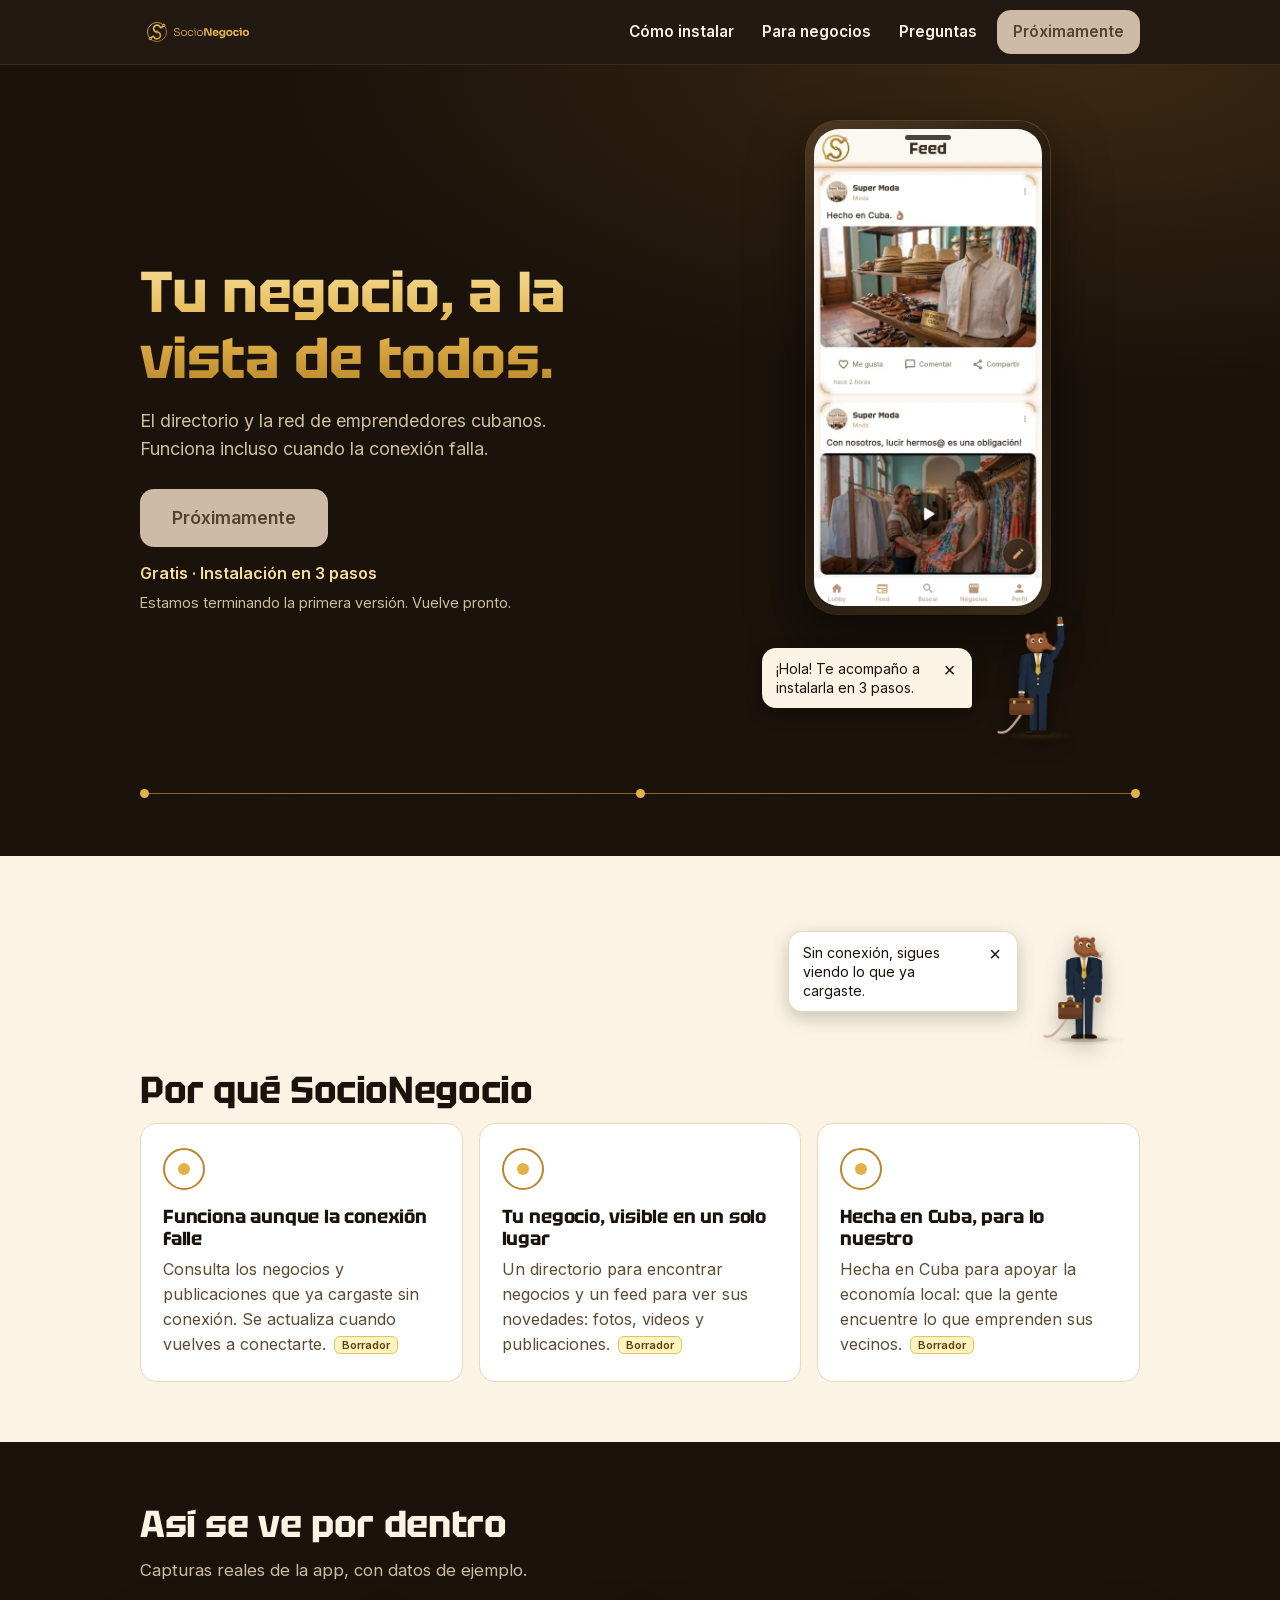
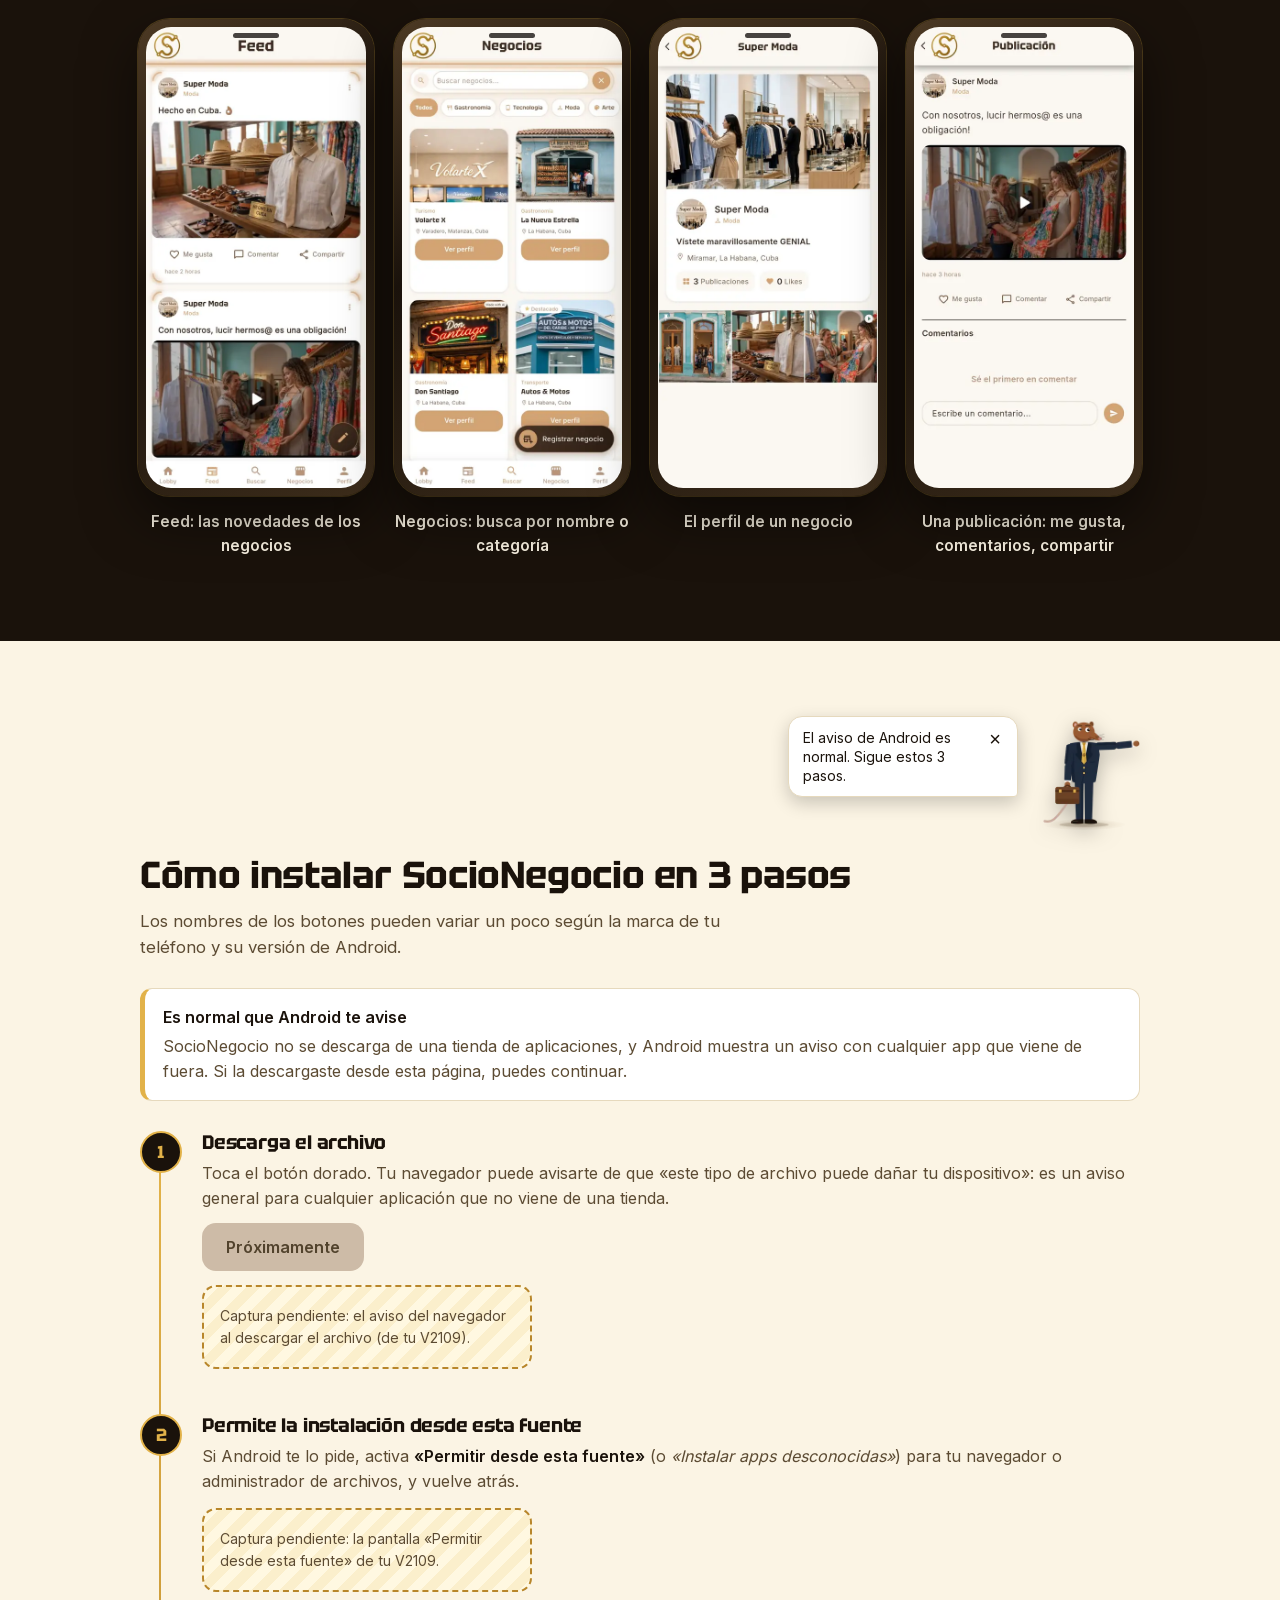
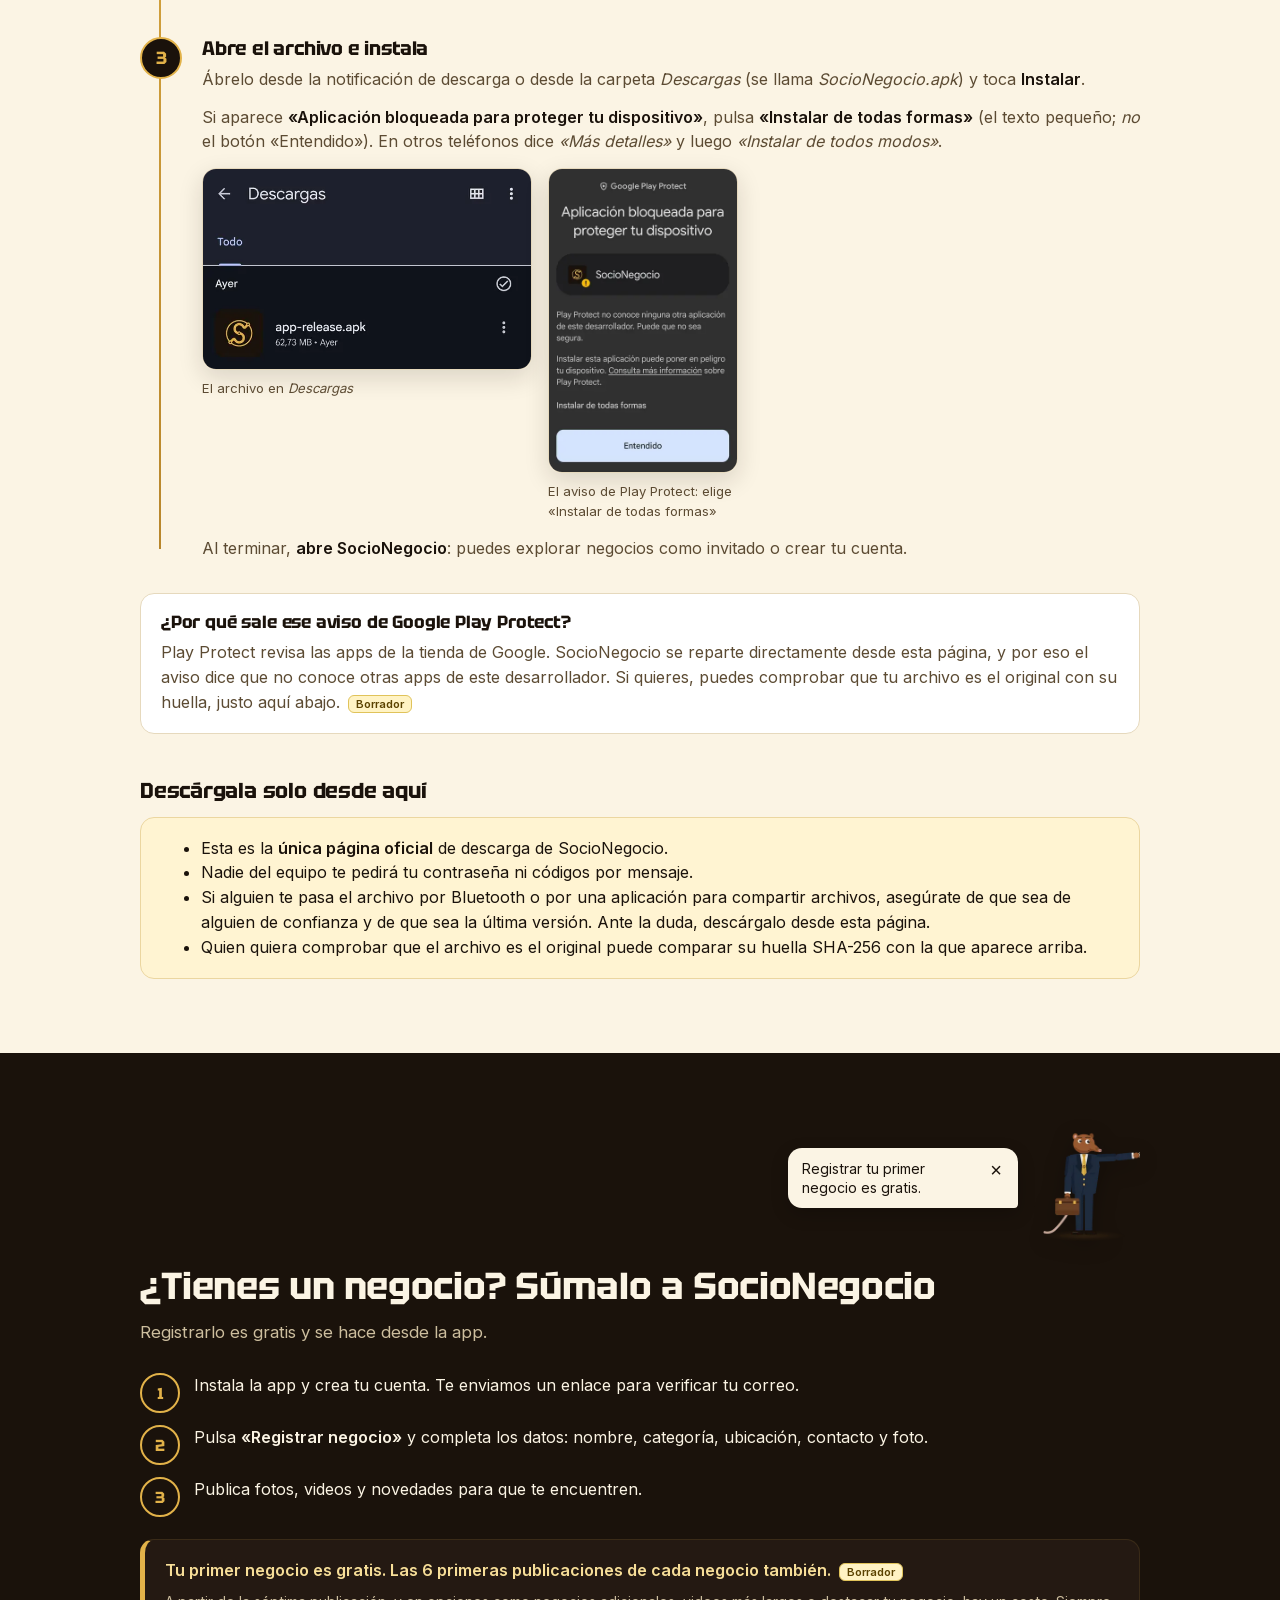
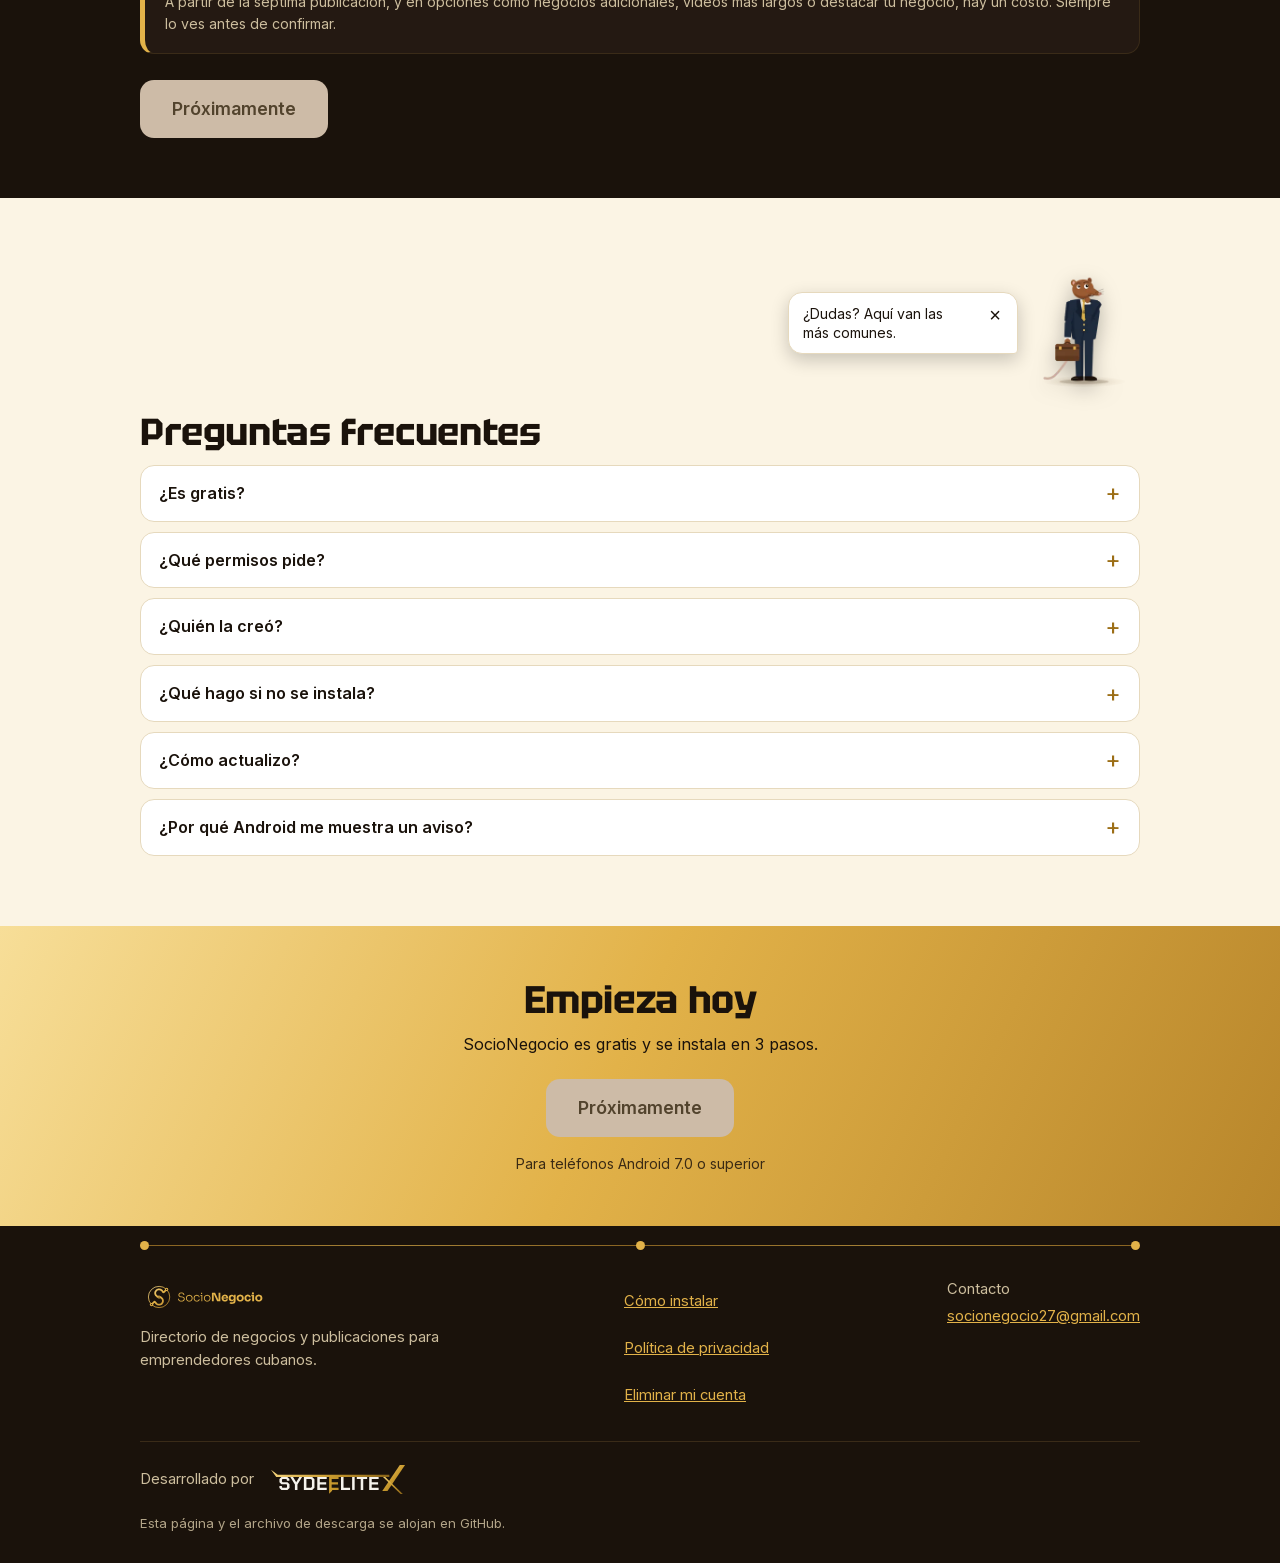
==== nueva/index.html @ a41bc9be "Add files via upload" ====
<!DOCTYPE html>
<html lang="es">
<head>
<meta charset="utf-8">
<meta name="viewport" content="width=device-width, initial-scale=1">
<title>SocioNegocio · Tu negocio, a la vista de todos</title>
<meta name="description" content="El directorio y la red de emprendedores cubanos. Descarga gratis la app para Android: funciona incluso cuando la conexión falla.">
<meta name="theme-color" content="#1A120B">
<link rel="canonical" href="https://sydelaptop.github.io/socionegocio-legal/">
<meta property="og:type" content="website">
<meta property="og:site_name" content="SocioNegocio">
<meta property="og:locale" content="es_LA">
<meta property="og:url" content="https://sydelaptop.github.io/socionegocio-legal/">
<meta property="og:title" content="SocioNegocio · Tu negocio, a la vista de todos">
<meta property="og:description" content="El directorio y la red de emprendedores cubanos. Descarga gratis la app para Android: funciona incluso cuando la conexión falla.">
<meta property="og:image" content="https://sydelaptop.github.io/socionegocio-legal/img/og.jpg">
<meta property="og:image:type" content="image/jpeg">
<meta property="og:image:width" content="1200">
<meta property="og:image:height" content="630">
<meta property="og:image:alt" content="SocioNegocio: Tu negocio, a la vista de todos. Directorio de emprendedores cubanos.">
<meta name="twitter:card" content="summary_large_image">
<meta name="twitter:title" content="SocioNegocio · Tu negocio, a la vista de todos">
<meta name="twitter:description" content="El directorio y la red de emprendedores cubanos. Descarga gratis la app para Android: funciona incluso cuando la conexión falla.">
<meta name="twitter:image" content="https://sydelaptop.github.io/socionegocio-legal/img/og.jpg">
<link rel="icon" href="favicon.ico" sizes="48x48">
<link rel="icon" href="favicon.svg" type="image/svg+xml">
<link rel="apple-touch-icon" href="apple-touch-icon.png">
<link rel="preload" href="fuentes/tektur-700.woff2" as="font" type="font/woff2" crossorigin>
<link rel="preload" href="fuentes/inter-400.woff2" as="font" type="font/woff2" crossorigin>
<script>document.documentElement.className+=' js'</script>
<link rel="stylesheet" href="estilo.css">
</head>
<body class="revision">
<a class="salto" href="#contenido">Saltar al contenido</a>
<header class="cab">
  <div class="cab__in">
    <a class="cab__logo" href="#inicio" aria-label="SocioNegocio, inicio"><img src="img/logo-horizontal-oscuro.svg" width="115" height="34" alt="SocioNegocio"></a>
    <nav class="cab__nav" aria-label="Principal">
      <a href="#instalar">Cómo instalar</a>
      <a href="#negocios">Para negocios</a>
      <a href="#preguntas">Preguntas</a>
    </nav>
    <a class="btn btn--sm js-descargar" href="https://github.com/SydeLaptop/socionegocio-legal/releases/latest/download/SocioNegocio.apk" data-texto="Descargar">Descargar</a>
  </div>
</header>
<main id="contenido">

<!-- ==================== 1. PORTADA ==================== -->
<section class="hero" id="inicio">
  <div class="hero__in">
    <div class="hero__txt">
      <h1>Tu negocio, a la vista de todos.</h1>
      <p class="hero__sub">El directorio y la red de emprendedores cubanos. Funciona incluso cuando la conexión falla.</p>
      <a id="descargar" class="btn btn--grande js-descargar" href="https://github.com/SydeLaptop/socionegocio-legal/releases/latest/download/SocioNegocio.apk" data-texto="Descargar para Android">Descargar para Android</a>
      <p class="confianza">Gratis · Instalación en 3 pasos</p>
      <p id="datos-version" class="datos-version">Para teléfonos Android 7.0 o superior</p>
    </div>
    <div class="hero__vis">
      <div class="tel"><div class="tel__pantalla"><img src="img/cap-feed.webp" width="480" height="1006" alt="Pantalla Feed de SocioNegocio: publicaciones de negocios con fotos, me gusta, comentar y compartir" fetchpriority="high" decoding="async"></div></div>
      <div class="guia guia--hero">
        <div class="pepito__burbuja" role="note">¡Hola! Te acompaño a instalarla en 3 pasos.<button class="pepito__x" type="button" aria-label="Cerrar mensaje de Pepito">×</button></div>
        <img src="img/pepito-saludar.webp" data-anim="img/pepito-saludar-anim.webp" width="240" height="279" alt="Pepito, tu guía" decoding="async">
      </div>
    </div>
  </div>
  <div class="ruta" aria-hidden="true" style="margin-top:30px"><i></i><b></b><i></i><b></b><i></i></div>
</section>

<!-- ==================== 2. POR QUÉ SOCIONEGOCIO ==================== -->
<section class="seccion" id="por-que">
  <div class="in">
    <div class="guia reveal">
        <div class="pepito__burbuja" role="note">Sin conexión, sigues viendo lo que ya cargaste.<button class="pepito__x" type="button" aria-label="Cerrar mensaje de Pepito">×</button></div>
        <img src="img/pepito-sin-conexion.webp" data-anim="img/pepito-sin-conexion-anim.webp" width="240" height="279" alt="Pepito, tu guía" loading="lazy" decoding="async">
      </div>
    <h2 class="reveal">Por qué SocioNegocio</h2>
    <ul class="cards">
      <!-- ÍCONO PENDIENTE: línea dorada "conexión que falla" (por ahora, el nodo del logo) -->
      <li class="card reveal">
        <div class="nodo" aria-hidden="true"></div>
        <h3>Funciona aunque la conexión falle</h3>
        <p>Consulta los negocios y publicaciones que ya cargaste sin conexión. Se actualiza cuando vuelves a conectarte.<span class="borrador">Borrador</span></p>
      </li>
      <!-- ÍCONO PENDIENTE: línea dorada "directorio + feed" -->
      <li class="card reveal">
        <div class="nodo" aria-hidden="true"></div>
        <h3>Tu negocio, visible en un solo lugar</h3>
        <p>Un directorio para encontrar negocios y un feed para ver sus novedades: fotos, videos y publicaciones.<span class="borrador">Borrador</span></p>
      </li>
      <!-- ÍCONO PENDIENTE: línea dorada "hecho en Cuba / comunidad" -->
      <li class="card reveal">
        <div class="nodo" aria-hidden="true"></div>
        <h3>Hecha en Cuba, para lo nuestro</h3>
        <p>Hecha en Cuba para apoyar la economía local: que la gente encuentre lo que emprenden sus vecinos.<span class="borrador">Borrador</span></p>
      </li>
    </ul>
  </div>
</section>

<!-- ==================== 3. CAPTURAS REALES ==================== -->
<section class="seccion seccion--cafe" id="capturas">
  <div class="in">
    <h2 class="reveal">Así se ve por dentro</h2>
    <p class="lead reveal">Capturas reales de la app, con datos de ejemplo.</p>
    <div class="galeria" tabindex="0" role="region" aria-label="Capturas de la app, desplázate hacia los lados">
      <figure class="reveal"><div class="tel"><div class="tel__pantalla"><img src="img/cap-feed.webp" width="480" height="1006" alt="Feed: publicaciones de negocios con fotos, me gusta, comentar y compartir" loading="lazy" decoding="async"></div></div><figcaption>Feed: las novedades de los negocios</figcaption></figure>
      <!-- REVISAR: esta captura muestra la etiqueta "Made with AI" de una imagen de ejemplo. Pedir otra de Negocios sin esa etiqueta. -->
      <figure class="reveal"><div class="tel"><div class="tel__pantalla"><img src="img/cap-negocios.webp" width="480" height="1006" alt="Negocios: buscador, categorías y tarjetas de negocios con el botón Ver perfil" loading="lazy" decoding="async"></div></div><figcaption>Negocios: busca por nombre o categoría</figcaption></figure>
      <figure class="reveal"><div class="tel"><div class="tel__pantalla"><img src="img/cap-perfil.webp" width="480" height="1006" alt="Perfil de un negocio: portada, logo, categoría, ubicación y sus publicaciones" loading="lazy" decoding="async"></div></div><figcaption>El perfil de un negocio</figcaption></figure>
      <figure class="reveal"><div class="tel"><div class="tel__pantalla"><img src="img/cap-publicacion.webp" width="480" height="1006" alt="Una publicación con video, con los botones Me gusta, Comentar y Compartir" loading="lazy" decoding="async"></div></div><figcaption>Una publicación: me gusta, comentarios, compartir</figcaption></figure>
    </div>
  </div>
</section>

<!-- ==================== 4. CÓMO INSTALAR EN 3 PASOS ==================== -->
<section class="seccion" id="instalar">
  <div class="in">
    <div class="guia reveal">
        <div class="pepito__burbuja" role="note">El aviso de Android es normal. Sigue estos 3 pasos.<button class="pepito__x" type="button" aria-label="Cerrar mensaje de Pepito">×</button></div>
        <img src="img/pepito-senalar.webp" data-anim="img/pepito-senalar-anim.webp" width="240" height="279" alt="Pepito, tu guía" loading="lazy" decoding="async">
      </div>
    <h2 class="reveal">Cómo instalar SocioNegocio en 3 pasos</h2>
    <p class="lead reveal">Los nombres de los botones pueden variar un poco según la marca de tu teléfono y su versión de Android.</p>
    <div class="aviso reveal">
      <strong>Es normal que Android te avise</strong>
      <p>SocioNegocio no se descarga de una tienda de aplicaciones, y Android muestra un aviso con cualquier app que viene de fuera. Si la descargaste desde esta página, puedes continuar.</p>
    </div>
    <ol class="pasos3 reveal">
      <li class="paso">
        <span class="paso__n" aria-hidden="true">1</span>
        <h3>Descarga el archivo</h3>
        <p>Toca el botón dorado. Tu navegador puede avisarte de que «este tipo de archivo puede dañar tu dispositivo»: es un aviso general para cualquier aplicación que no viene de una tienda.</p>
        <a class="btn js-descargar" href="https://github.com/SydeLaptop/socionegocio-legal/releases/latest/download/SocioNegocio.apk" data-texto="Descargar para Android">Descargar para Android</a>
        <div class="figs"><div class="pendiente" role="img" aria-label="Captura pendiente">Captura pendiente: el aviso del navegador al descargar el archivo (de tu V2109).</div></div>
      </li>
      <li class="paso">
        <span class="paso__n" aria-hidden="true">2</span>
        <h3>Permite la instalación desde esta fuente</h3>
        <p>Si Android te lo pide, activa <strong>«Permitir desde esta fuente»</strong> (o <em>«Instalar apps desconocidas»</em>) para tu navegador o administrador de archivos, y vuelve atrás.</p>
        <div class="figs"><div class="pendiente" role="img" aria-label="Captura pendiente">Captura pendiente: la pantalla «Permitir desde esta fuente» de tu V2109.</div></div>
      </li>
      <li class="paso">
        <span class="paso__n" aria-hidden="true">3</span>
        <h3>Abre el archivo e instala</h3>
        <p>Ábrelo desde la notificación de descarga o desde la carpeta <em>Descargas</em> (se llama <em>SocioNegocio.apk</em>) y toca <strong>Instalar</strong>.</p>
        <p>Si aparece <strong>«Aplicación bloqueada para proteger tu dispositivo»</strong>, pulsa <strong>«Instalar de todas formas»</strong> (el texto pequeño; <em>no</em> el botón «Entendido»). En otros teléfonos dice <em>«Más detalles»</em> y luego <em>«Instalar de todos modos»</em>.</p>
        <div class="figs">
          <!-- REVISAR: la captura muestra "app-release.apk"; al publicar, volver a tomarla con el nombre real SocioNegocio.apk -->
          <figure class="cap"><img src="img/cap-descargas.webp" width="600" height="366" alt="Carpeta Descargas del teléfono con el archivo de instalación de SocioNegocio" loading="lazy" decoding="async"><figcaption>El archivo en <em>Descargas</em></figcaption></figure>
          <figure class="cap cap--v"><img src="img/cap-playprotect.webp" width="420" height="676" alt="Aviso de Google Play Protect: Aplicación bloqueada para proteger tu dispositivo, con la opción Instalar de todas formas" loading="lazy" decoding="async"><figcaption>El aviso de Play Protect: elige «Instalar de todas formas»</figcaption></figure>
        </div>
        <p style="margin-top:14px">Al terminar, <strong>abre SocioNegocio</strong>: puedes explorar negocios como invitado o crear tu cuenta.</p>
      </li>
    </ol>
    <div class="tarjeta reveal">
      <h3 style="font-size:1.1rem;margin-bottom:8px">¿Por qué sale ese aviso de Google Play Protect?</h3>
      <p style="margin:0;color:var(--texto-suave)">Play Protect revisa las apps de la tienda de Google. SocioNegocio se reparte directamente desde esta página, y por eso el aviso dice que no conoce otras apps de este desarrollador. Si quieres, puedes comprobar que tu archivo es el original con su huella, justo aquí abajo.<span class="borrador">Borrador</span></p>
    </div>
    <details id="detalle-version" class="verificar" hidden>
      <summary>Comprobar que el archivo es el original (opcional)</summary>
      <h3 style="font-size:1.05rem;margin:10px 0 4px">Versión <span id="v-numero"></span></h3>
      <p id="v-info" class="nota" style="margin:0 0 6px"></p>
      <ul id="v-notas" class="novedades" hidden></ul>
      <div id="v-huella-bloque" hidden>
        <p class="nota" style="margin:10px 0 0">Huella SHA-256 del archivo (para comprobar que es el original):</p>
        <div id="v-huella" class="huella"></div>
      </div>
    </details>
    <h2 class="reveal" style="font-size:1.35rem;margin-top:44px">Descárgala solo desde aquí</h2>
    <div class="tarjeta dorada reveal">
      <ul>
        <li>Esta es la <strong>única página oficial</strong> de descarga de SocioNegocio.</li>
        <li>Nadie del equipo te pedirá tu contraseña ni códigos por mensaje.</li>
        <li>Si alguien te pasa el archivo por Bluetooth o por una aplicación para compartir archivos, asegúrate de que sea de alguien de confianza y de que sea la última versión. Ante la duda, descárgalo desde esta página.</li>
        <li>Quien quiera comprobar que el archivo es el original puede comparar su huella SHA-256 con la que aparece arriba.</li>
      </ul>
    </div>
  </div>
</section>

<!-- ==================== 5. PARA NEGOCIOS ==================== -->
<section class="seccion seccion--cafe" id="negocios">
  <div class="in">
    <div class="guia reveal">
        <div class="pepito__burbuja" role="note">Registrar tu primer negocio es gratis.<button class="pepito__x" type="button" aria-label="Cerrar mensaje de Pepito">×</button></div>
        <img src="img/pepito-senalar.webp" data-anim="img/pepito-senalar-anim.webp" width="240" height="279" alt="Pepito, tu guía" loading="lazy" decoding="async">
      </div>
    <h2 class="reveal">¿Tienes un negocio? Súmalo a SocioNegocio</h2>
    <p class="lead reveal">Registrarlo es gratis y se hace desde la app.</p>
    <ol class="pasos-neg reveal">
      <li><span>Instala la app y crea tu cuenta. Te enviamos un enlace para verificar tu correo.</span></li>
      <li><span>Pulsa <strong>«Registrar negocio»</strong> y completa los datos: nombre, categoría, ubicación, contacto y foto.</span></li>
      <li><span>Publica fotos, videos y novedades para que te encuentren.</span></li>
    </ol>
    <div class="gratis reveal">
      <p><strong>Tu primer negocio es gratis. Las 6 primeras publicaciones de cada negocio también.</strong><span class="borrador">Borrador</span></p>
      <p class="nota" style="margin:0">A partir de la séptima publicación, y en opciones como negocios adicionales, videos más largos o destacar tu negocio, hay un costo. Siempre lo ves antes de confirmar.</p>
    </div>
    <a class="btn btn--grande js-descargar" href="https://github.com/SydeLaptop/socionegocio-legal/releases/latest/download/SocioNegocio.apk" data-texto="Descargar y registrar mi negocio">Descargar y registrar mi negocio</a>
  </div>
</section>

<!-- ==================== 6. PREGUNTAS FRECUENTES ==================== -->
<section class="seccion" id="preguntas">
  <div class="in faq">
    <div class="guia reveal">
        <div class="pepito__burbuja" role="note">¿Dudas? Aquí van las más comunes.<button class="pepito__x" type="button" aria-label="Cerrar mensaje de Pepito">×</button></div>
        <img src="img/pepito-pensar.webp" data-anim="img/pepito-pensar-anim.webp" width="240" height="279" alt="Pepito, tu guía" loading="lazy" decoding="async">
      </div>
    <h2 class="reveal">Preguntas frecuentes</h2>
    <details class="reveal"><summary>¿Es gratis?</summary><div class="resp"><p>Descargar y usar SocioNegocio es gratis. Registrar tu primer negocio y sus 6 primeras publicaciones también. Algunas opciones para negocios (más publicaciones, videos más largos, negocios adicionales, destacar tu negocio) tienen costo, y lo ves antes de confirmar.<span class="borrador">Borrador</span></p></div></details>
    <!-- BORRADOR A CONFIRMAR: el AndroidManifest declara solo INTERNET; falta confirmar con aapt2 sobre el APK real -->
    <details class="reveal"><summary>¿Qué permisos pide?</summary><div class="resp"><p>Solo acceso a internet. Para elegir fotos y videos usas el selector de tu teléfono.<span class="borrador">Borrador: confirmar con aapt2</span></p></div></details>
    <details class="reveal"><summary>¿Quién la creó?</summary><div class="resp"><p>SocioNegocio la desarrolla <strong>SydeEliteX</strong>, en Cuba. Puedes escribirnos a <a href="mailto:socionegocio27@gmail.com">socionegocio27@gmail.com</a>.</p></div></details>
    <details class="reveal"><summary>¿Qué hago si no se instala?</summary><div class="resp">
      <ol>
        <li>Comprueba que tu teléfono tenga <strong>Android 7.0 o superior</strong> y espacio libre (unos 300 MB).</li>
        <li>Vuelve a descargar el archivo: si pesa mucho menos de lo que indica arriba, la descarga se cortó.</li>
        <li>Si Android te lo pide, permite instalar desde esta fuente (paso 2).</li>
        <li>Si sale el aviso de Play Protect, elige <strong>«Instalar de todas formas»</strong>.</li>
      </ol>
      <p>Si sigue sin funcionar, escríbenos a <a href="mailto:socionegocio27@gmail.com">socionegocio27@gmail.com</a> y cuéntanos qué teléfono tienes y qué ocurrió.<span class="borrador">Borrador</span></p></div></details>
    <details class="reveal"><summary>¿Cómo actualizo?</summary><div class="resp"><p>Cuando haya una versión nueva, descárgala desde esta página y ábrela igual que la primera vez. Se instala <strong>sobre la anterior</strong>, sin perder tu cuenta ni tus datos.</p></div></details>
    <details class="reveal"><summary>¿Por qué Android me muestra un aviso?</summary><div class="resp"><p>Porque SocioNegocio no viene de una tienda de aplicaciones. Android avisa con cualquier app que se instala desde un archivo. Es normal; lo importante es descargarla solo desde esta página.</p></div></details>
  </div>
</section>

<!-- ==================== LLAMADA FINAL ==================== -->
<section class="cta">
  <div class="in">
    <h2>Empieza hoy</h2>
    <p>SocioNegocio es gratis y se instala en 3 pasos.</p>
    <a class="btn btn--oscuro btn--grande js-descargar" href="https://github.com/SydeLaptop/socionegocio-legal/releases/latest/download/SocioNegocio.apk" data-texto="Descargar para Android">Descargar para Android</a>
    <p class="nota">Para teléfonos Android 7.0 o superior</p>
  </div>
</section>

</main>
<footer class="pie">
  <div class="ruta" aria-hidden="true"><i></i><b></b><i></i><b></b><i></i></div>
  <div class="in">
    <div class="pie__fila">
      <div class="pie__logo">
        <img src="img/logo-horizontal-oscuro.svg" width="129" height="38" alt="SocioNegocio" loading="lazy">
        <p>Directorio de negocios y publicaciones para emprendedores cubanos.</p>
      </div>
      <nav aria-label="Enlaces del pie">
        <ul>
          <li><a href="#instalar">Cómo instalar</a></li>
          <li><a href="privacidad.html">Política de privacidad</a></li>
          <li><a href="eliminar-cuenta.html">Eliminar mi cuenta</a></li>
        </ul>
      </nav>
      <div>
        <p style="margin:0 0 4px">Contacto</p>
        <a href="mailto:socionegocio27@gmail.com">socionegocio27@gmail.com</a>
      </div>
    </div>
    <div class="pie__firma">
      <span>Desarrollado por</span>
      <img src="img/sydeelitex-logo-oscuro.svg" width="140" height="35" alt="SydeEliteX" loading="lazy">
    </div>
    <p class="pie__nota">Esta página y el archivo de descarga se alojan en GitHub.</p>
  </div>
</footer>
<script src="app.js" defer></script>
</body>
</html>
---- nueva/estilo.css ----
/* SocioNegocio · web de descarga · HTML y CSS puros, sin dependencias.
   Tipografías autoalojadas (licencias SIL OFL en fuentes/): no se pide nada a Google. */
@font-face{font-family:"Tektur";src:url("fuentes/tektur-700.woff2") format("woff2");font-weight:700;font-style:normal;font-display:swap}
@font-face{font-family:"Inter";src:url("fuentes/inter-400.woff2") format("woff2");font-weight:400;font-style:normal;font-display:swap}
@font-face{font-family:"Inter";src:url("fuentes/inter-600.woff2") format("woff2");font-weight:600;font-style:normal;font-display:swap}
:root{
  --cafe:#1A120B;--cafe-2:#241912;--oro:#E2B249;--oro-claro:#F7DE98;--oro-oscuro:#B8862B;--oro-hondo:#9C6E16;--enlace:#8A610F;
  --crema:#FBF4E4;--crema-2:#F4EAD2;--texto:#1A120B;--texto-suave:#5C4B33;--linea:#E6D9BD;
  --suave-cafe:#CDBE9E;--linea-cafe:#3A2B18;
  --f-titulos:"Tektur",system-ui,"Segoe UI",sans-serif;--f-cuerpo:"Inter",system-ui,"Segoe UI",Roboto,sans-serif;
  --radio:16px;--max:1040px;
}
*{box-sizing:border-box}
html{-webkit-text-size-adjust:100%;scroll-behavior:smooth;scroll-padding-top:76px}
body{margin:0;background:var(--crema);color:var(--texto);font:400 1rem/1.55 var(--f-cuerpo)}
img{max-width:100%;height:auto;display:block}
h1,h2,h3{font-family:var(--f-titulos);font-weight:700;letter-spacing:-.01em;line-height:1.15;margin:0}
p{margin:0 0 1em}
a{color:var(--enlace)}
[hidden]{display:none!important}
:focus-visible{outline:3px solid var(--oro-hondo);outline-offset:3px}
.cab :focus-visible,.pie :focus-visible,.seccion--cafe :focus-visible,.hero :focus-visible{outline-color:var(--oro)}
.salto{position:absolute;left:-999px;top:8px;background:var(--oro);color:var(--cafe);padding:10px 14px;border-radius:8px;z-index:100;font-weight:600}
.salto:focus{left:8px}
.in{max-width:var(--max);margin:0 auto;padding:0 20px;position:relative}

/* ---------- Botones (mínimo 44 px de alto) ---------- */
.btn,.boton{display:inline-flex;align-items:center;justify-content:center;min-height:48px;padding:12px 24px;border-radius:14px;font:600 1rem/1.2 var(--f-cuerpo);text-decoration:none;background:var(--oro);color:var(--cafe);border:0;cursor:pointer;text-align:center;transition:background .2s,transform .2s}
.btn:hover,.boton:hover{background:var(--oro-claro)}
.btn:active,.boton:active{transform:translateY(1px)}
.btn--sm{min-height:44px;padding:8px 16px;font-size:.95rem}
.btn--grande{min-height:58px;padding:16px 32px;font-size:1.1rem;box-shadow:0 8px 28px rgba(226,178,73,.3)}
.btn--oscuro{background:var(--cafe);color:var(--oro-claro)}
.btn--oscuro:hover{background:#33241a}
.btn.apagado{background:#cdbba7;color:#52432D;pointer-events:none;box-shadow:none}
.boton{margin:6px 8px 6px 0}

/* ---------- Cabecera ---------- */
.cab{position:sticky;top:0;z-index:50;background:rgba(26,18,11,.97);border-bottom:1px solid var(--linea-cafe)}
.cab__in{max-width:var(--max);margin:0 auto;padding:8px 20px;display:flex;align-items:center;gap:18px;min-height:62px}
.cab__logo{display:block;line-height:0}
.cab__logo img{height:34px;width:auto}
.cab__nav{display:none;margin-left:auto;gap:24px}
.cab__nav a{color:var(--crema);text-decoration:none;font-weight:600;font-size:.95rem;padding:12px 2px}
.cab__nav a:hover{color:var(--oro)}
.cab .btn{margin-left:auto}
@media(min-width:760px){.cab__nav{display:flex}.cab .btn{margin-left:0}}

/* ---------- Secciones ---------- */
.seccion{padding:60px 0}
.seccion--cafe{background:var(--cafe);color:var(--crema)}
.seccion--cafe a:not(.btn){color:var(--oro)}
.seccion h2{font-size:clamp(1.55rem,5.4vw,2.35rem);margin-bottom:12px}
.lead{color:var(--texto-suave);max-width:62ch;margin:0 0 28px;font-size:1.05rem}
.seccion--cafe .lead{color:var(--suave-cafe)}
.nota{font-size:.88rem;color:var(--texto-suave)}
.seccion--cafe .nota{color:var(--suave-cafe)}

/* ---------- Portada ---------- */
.hero{background:radial-gradient(110% 70% at 85% 0%,#3b2812 0%,var(--cafe) 58%);color:var(--crema);padding:34px 0 40px;overflow:hidden}
.hero__in{max-width:var(--max);margin:0 auto;padding:0 20px;display:grid;gap:34px;align-items:center}
.hero h1{font-size:clamp(2.05rem,8.4vw,3.6rem);color:var(--oro)}
@supports((-webkit-background-clip:text) or (background-clip:text)){.hero h1{background:linear-gradient(180deg,var(--oro-claro) 0%,var(--oro) 55%,var(--oro-oscuro) 100%);-webkit-background-clip:text;background-clip:text;color:transparent}}
.hero__sub{font-size:1.12rem;color:var(--suave-cafe);max-width:44ch;margin:16px 0 26px}
.confianza{margin:14px 0 0;font-weight:600;color:var(--oro-claro)}
.datos-version{margin:6px 0 0;font-size:.9rem;color:var(--suave-cafe)}
.hero__vis{position:relative;display:flex;flex-direction:column;align-items:center;padding-bottom:10px}
@media(min-width:860px){.hero{padding:56px 0 52px}.hero__in{grid-template-columns:1.1fr .9fr;gap:56px}}

/* Marco de teléfono (CSS, sin imagen) */
.tel{position:relative;width:min(244px,64vw);padding:8px;border-radius:32px;background:linear-gradient(145deg,#4d3a24,#1a120b 42%,#3d2d1b);box-shadow:0 22px 54px rgba(0,0,0,.5),0 0 0 1px rgba(226,178,73,.28)}
.tel::before{content:"";position:absolute;top:14px;left:50%;width:46px;height:5px;margin-left:-23px;border-radius:3px;background:#0b0705;opacity:.75;z-index:2}
.tel__pantalla{border-radius:25px;overflow:hidden;background:var(--crema);line-height:0}
.tel__pantalla img{width:100%;height:auto}

/* Línea con nodos (el motivo del logo) */
.ruta{display:flex;align-items:center;max-width:var(--max);margin:0 auto;padding:0 20px;height:22px}
.ruta i{flex:0 0 auto;width:9px;height:9px;border-radius:50%;background:var(--oro)}
.ruta b{flex:1;height:1px;background:linear-gradient(90deg,var(--oro-oscuro),var(--oro),var(--oro-oscuro));opacity:.7}

/* ---------- Pepito (guía, pequeño, con burbuja que se cierra) ---------- */
.guia{--burbuja:#fff;display:flex;align-items:flex-end;justify-content:flex-end;gap:10px;margin:0 0 22px}
.hero .guia,.seccion--cafe .guia{--burbuja:var(--crema)}
.guia img{width:88px;flex:0 0 auto;filter:drop-shadow(0 6px 10px rgba(0,0,0,.28));cursor:pointer}
.guia--hero img{pointer-events:auto}
.pepito__burbuja{position:relative;max-width:230px;background:var(--burbuja);color:var(--cafe);font-size:.88rem;line-height:1.35;padding:11px 46px 11px 14px;border-radius:14px 14px 4px 14px;box-shadow:0 6px 18px rgba(0,0,0,.2);margin-bottom:34px}
.seccion:not(.seccion--cafe) .pepito__burbuja{border:1px solid var(--linea)}
.pepito__burbuja::after{content:"";position:absolute;right:-7px;bottom:12px;border:7px solid transparent;border-left-color:var(--burbuja)}
.pepito__x{position:absolute;top:0;right:0;width:44px;height:44px;border:0;background:transparent;color:var(--cafe);font-size:1.25rem;line-height:1;cursor:pointer;border-radius:50%}
.pepito__x:hover{background:rgba(26,18,11,.08)}
/* Pepito va DEBAJO del teléfono, en todos los tamaños: así nunca tapa la captura */
.guia--hero{margin:-2px 0 0;justify-content:center}
.guia--hero .pepito__burbuja{max-width:210px}
@media(min-width:760px){.guia img{width:112px}}


/* ---------- Tarjetas ---------- */
.cards{list-style:none;margin:0;padding:0;display:grid;gap:16px}
@media(min-width:760px){.cards{grid-template-columns:repeat(3,1fr)}}
.card{background:#fff;border:1px solid var(--linea);border-radius:var(--radio);padding:24px 22px}
.card h3{font-size:1.18rem;margin:16px 0 8px}
.card p{margin:0;color:var(--texto-suave)}
.nodo{width:42px;height:42px;border-radius:50%;border:2px solid var(--oro-oscuro);display:grid;place-items:center}
.nodo::before{content:"";width:12px;height:12px;border-radius:50%;background:var(--oro)}

/* ---------- Galería de capturas ---------- */
.galeria{display:flex;gap:20px;overflow-x:auto;scroll-snap-type:x mandatory;padding:8px 20px 24px;margin:0 -20px;-webkit-overflow-scrolling:touch}
.galeria figure{margin:0;flex:0 0 auto;scroll-snap-align:center;width:min(236px,66vw)}
.galeria .tel{width:100%}
.galeria figcaption{margin-top:14px;text-align:center;font-weight:600;font-size:.95rem;color:var(--crema)}
@media(min-width:1000px){.galeria{justify-content:center;overflow:visible}}

/* ---------- Pasos de instalación (línea con nodos) ---------- */
.pasos3{list-style:none;margin:30px 0 0;padding:0;position:relative}
.pasos3::before{content:"";position:absolute;left:20px;top:22px;bottom:30px;width:2px;background:linear-gradient(var(--oro),var(--oro-oscuro));transform-origin:top;margin-left:-1px}
.paso{position:relative;padding:0 0 38px 62px}
.paso:last-child{padding-bottom:6px}
.paso__n{position:absolute;left:0;top:0;width:42px;height:42px;border-radius:50%;background:var(--cafe);color:var(--oro);border:2px solid var(--oro);display:grid;place-items:center;font:700 1.1rem var(--f-titulos)}
.paso h3{font-size:1.22rem;margin:7px 0 8px}
.paso p{color:var(--texto-suave);margin:0 0 .8em}
.paso strong{color:var(--texto)}
.figs{display:flex;gap:16px;flex-wrap:wrap;align-items:flex-start;margin-top:14px}
.cap{margin:0;width:min(100%,330px)}
.cap--v{width:min(100%,190px)}
.cap img{border-radius:14px;border:1px solid var(--linea);box-shadow:0 8px 24px rgba(26,18,11,.14)}
.cap figcaption{margin-top:8px;font-size:.82rem;color:var(--texto-suave)}
.pendiente{border:2px dashed var(--oro-oscuro);border-radius:14px;padding:18px 16px;font-size:.88rem;color:var(--texto-suave);background:repeating-linear-gradient(135deg,#fff8e1,#fff8e1 10px,#fbefcc 10px,#fbefcc 20px);width:min(100%,330px)}
.aviso{background:#fff;border:1px solid var(--linea);border-left:5px solid var(--oro);border-radius:12px;padding:16px 18px;margin:0 0 6px}
.aviso strong{display:block;margin-bottom:4px}
.aviso p{margin:0;color:var(--texto-suave)}
.tarjeta{background:#fff;border:1px solid var(--linea);border-radius:14px;padding:18px 20px;margin:14px 0}
.tarjeta.dorada{background:#fff4d2;border-color:#ebd6a0}
.tarjeta.peligro{background:#f8e4e1;border-color:#e8c2bd}
.tarjeta ul{margin:0}
.huella{font-family:ui-monospace,Menlo,Consolas,monospace;font-size:.78rem;line-height:1.5;word-break:break-all;background:var(--crema-2);border:1px solid var(--linea);border-radius:10px;padding:10px 12px;margin:8px 0 2px}
.verificar{background:#fff;border:1px solid var(--linea);border-radius:14px;padding:6px 18px;margin:22px 0 0}
.verificar summary{cursor:pointer;min-height:44px;display:flex;align-items:center;font-weight:600}
.novedades{margin:8px 0;padding-left:20px}

/* ---------- Para negocios ---------- */
.pasos-neg{list-style:none;margin:0 0 22px;padding:0;display:grid;gap:12px;counter-reset:n}
.pasos-neg li{counter-increment:n;display:flex;gap:14px;align-items:flex-start;color:var(--crema)}
.pasos-neg li::before{content:counter(n);flex:0 0 36px;height:36px;border-radius:50%;border:2px solid var(--oro);color:var(--oro);display:grid;place-items:center;font:700 1rem var(--f-titulos)}
.gratis{background:var(--cafe-2);border:1px solid var(--linea-cafe);border-left:5px solid var(--oro);border-radius:14px;padding:18px 20px;margin:0 0 26px}
.gratis strong{color:var(--oro-claro)}
.gratis p{margin:0 0 .5em}

/* ---------- Preguntas frecuentes ---------- */
.faq details{background:#fff;border:1px solid var(--linea);border-radius:14px;margin:10px 0}
.faq summary{cursor:pointer;list-style:none;padding:15px 52px 15px 18px;font-weight:600;min-height:50px;position:relative;display:flex;align-items:center}
.faq summary::-webkit-details-marker{display:none}
.faq summary::after{content:"+";position:absolute;right:18px;top:50%;transform:translateY(-50%);font-size:1.5rem;color:var(--oro-hondo);font-weight:400}
.faq details[open] summary::after{content:"–"}
.faq .resp{padding:0 18px 16px;color:var(--texto-suave)}
.faq .resp p{margin:0 0 .7em}
.faq .resp ol,.faq .resp ul{margin:.3em 0 .6em;padding-left:22px}

/* ---------- Llamada final ---------- */
.cta{background:linear-gradient(115deg,var(--oro-claro) 0%,var(--oro) 48%,var(--oro-oscuro) 100%);color:var(--cafe);text-align:center;padding:52px 0}
.cta h2{font-size:clamp(1.6rem,6vw,2.4rem);margin-bottom:10px}
.cta p{margin:0 0 22px}
.cta .nota{color:#3a2a14;margin:16px 0 0}

/* ---------- Pie ---------- */
.pie{background:var(--cafe);color:var(--suave-cafe);padding:8px 0 30px;font-size:.92rem}
.pie a{color:var(--oro)}
.pie__fila{display:flex;flex-wrap:wrap;gap:26px 48px;justify-content:space-between;align-items:flex-start;padding-top:22px}
.pie__logo img{height:38px;width:auto;margin-bottom:10px}
.pie__logo p{margin:0;max-width:34ch}
.pie ul{list-style:none;margin:0;padding:0}
.pie li{margin:0}
.pie li a{display:inline-block;padding:12px 0}
.pie__firma{display:flex;align-items:center;gap:14px;flex-wrap:wrap;margin-top:22px;padding-top:20px;border-top:1px solid var(--linea-cafe)}
.pie__firma img{width:140px;height:auto}
.pie__nota{margin:16px 0 0;font-size:.82rem;opacity:.85}

/* ---------- Movimiento (sutil y respetuoso) ---------- */
.js .reveal{opacity:0;transform:translateY(14px);transition:opacity .6s ease,transform .6s ease}
.js .reveal.visible{opacity:1;transform:none}
.js .pasos3::before{transform:scaleY(0);transition:transform 1.4s ease}
.js .pasos3.visible::before{transform:scaleY(1)}
@media(prefers-reduced-motion:reduce){
  html{scroll-behavior:auto}
  .js .reveal{opacity:1;transform:none;transition:none}
  .js .pasos3::before{transform:none;transition:none}
  .btn,.boton{transition:none}
}

/* ---------- Marcas de revisión (se ocultan al quitar class="revision" del <body>) ---------- */
.borrador{display:none}
body.revision .borrador{display:inline-block;background:#fff3c4;color:#5a4200;border:1px solid #e0c35a;border-radius:6px;padding:1px 7px;font:600 .7rem var(--f-cuerpo);margin-left:8px;vertical-align:middle;letter-spacing:0}

/* ---------- Páginas legales (privacidad y eliminar cuenta: el contenido no cambia) ---------- */
.legal main{max-width:780px;margin:0 auto;padding:34px 20px 64px}
.legal h1{font-size:clamp(1.7rem,6.4vw,2.4rem);margin:0 0 10px}
.legal h2{font-size:1.28rem;margin:38px 0 10px;padding-top:10px;border-top:1px solid var(--linea)}
.legal h3{font-size:1.08rem;margin:22px 0 6px}
.legal .suave{color:var(--texto-suave);font-size:.93rem}
.legal ul,.legal ol{padding-left:22px}
.legal li{margin:5px 0}
.legal table{width:100%;border-collapse:collapse;margin:12px 0;background:#fff;border:1px solid var(--linea);border-radius:12px;overflow:hidden;font-size:.95rem}
.legal th,.legal td{text-align:left;vertical-align:top;padding:10px 12px;border-bottom:1px solid var(--linea)}
.legal th{background:var(--crema-2)}
.legal tr:last-child td{border-bottom:none}
.legal .pasos{counter-reset:paso;list-style:none;padding-left:0}
.legal .pasos li{counter-increment:paso;position:relative;padding:4px 0 4px 46px;margin:12px 0}
.legal .pasos li::before{content:counter(paso);position:absolute;left:0;top:2px;width:32px;height:32px;border-radius:50%;background:var(--cafe);color:var(--oro);border:2px solid var(--oro);font:700 .95rem var(--f-titulos);display:flex;align-items:center;justify-content:center}
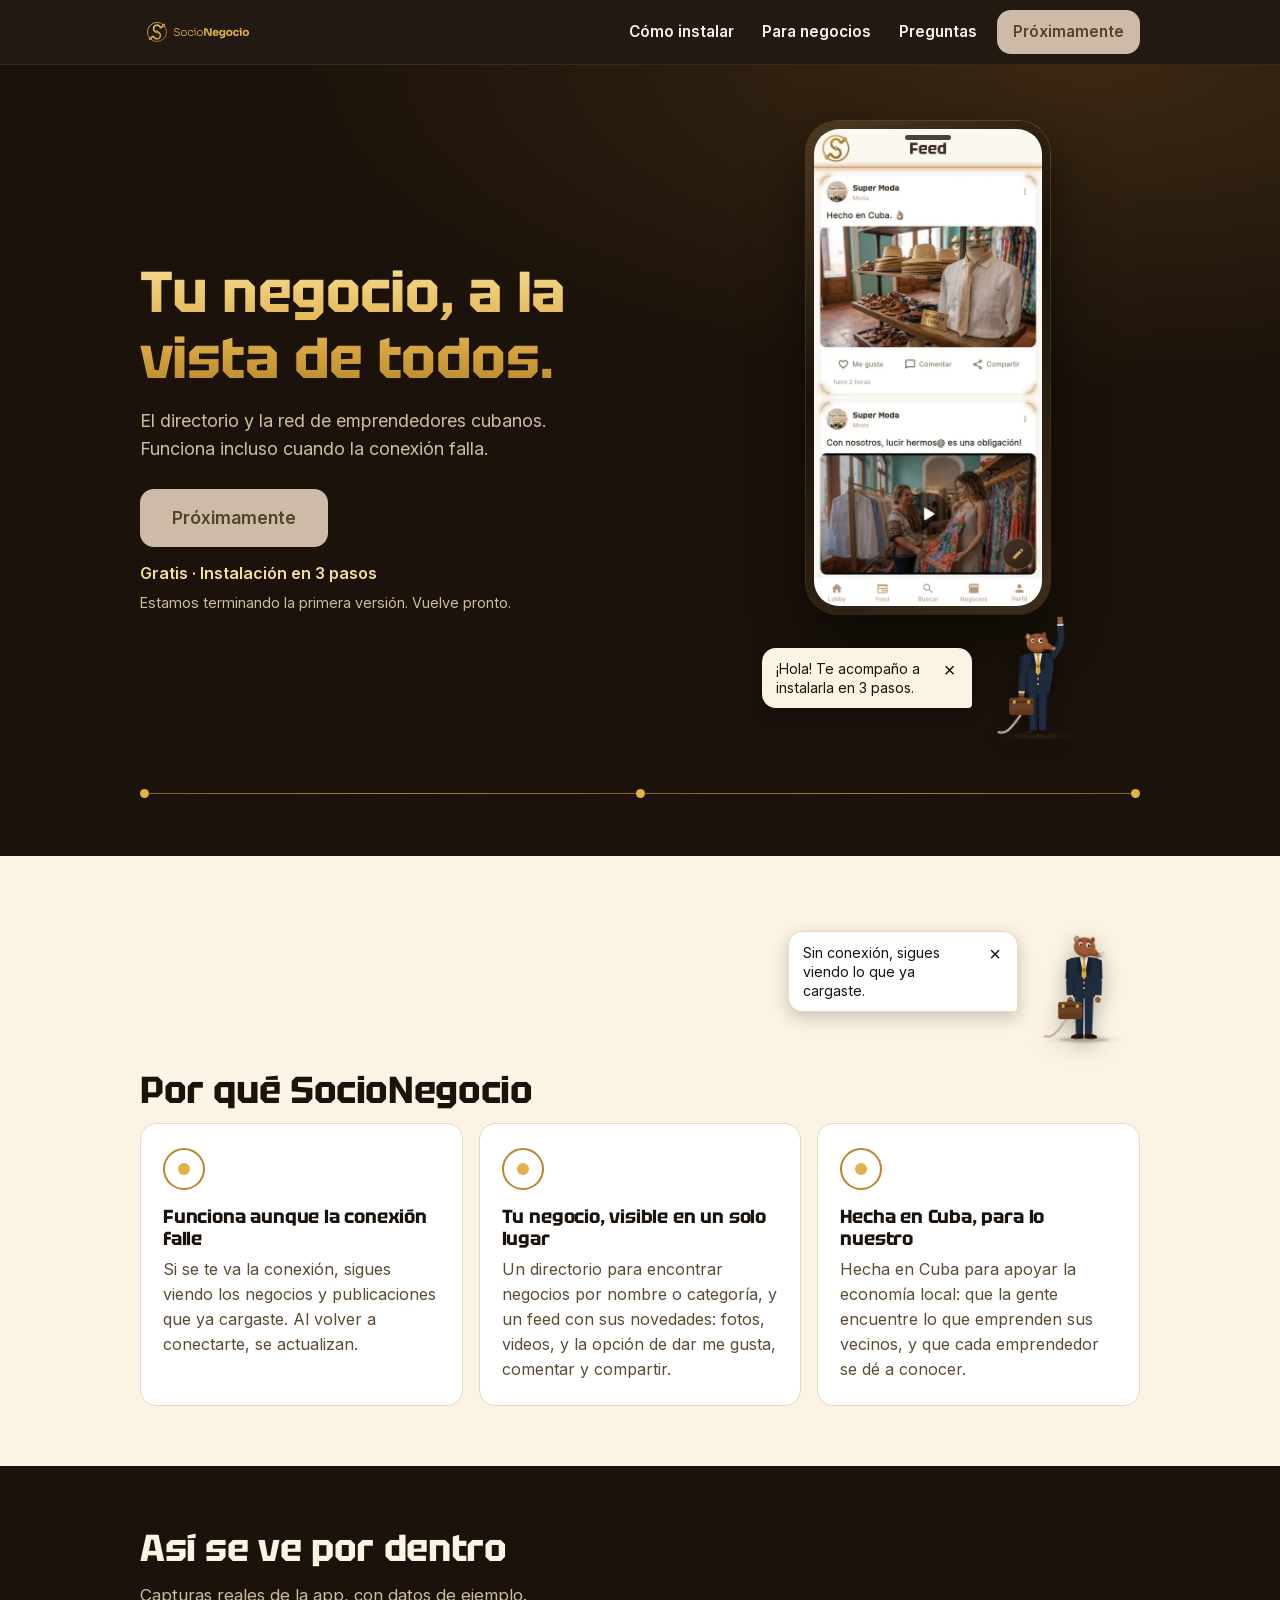
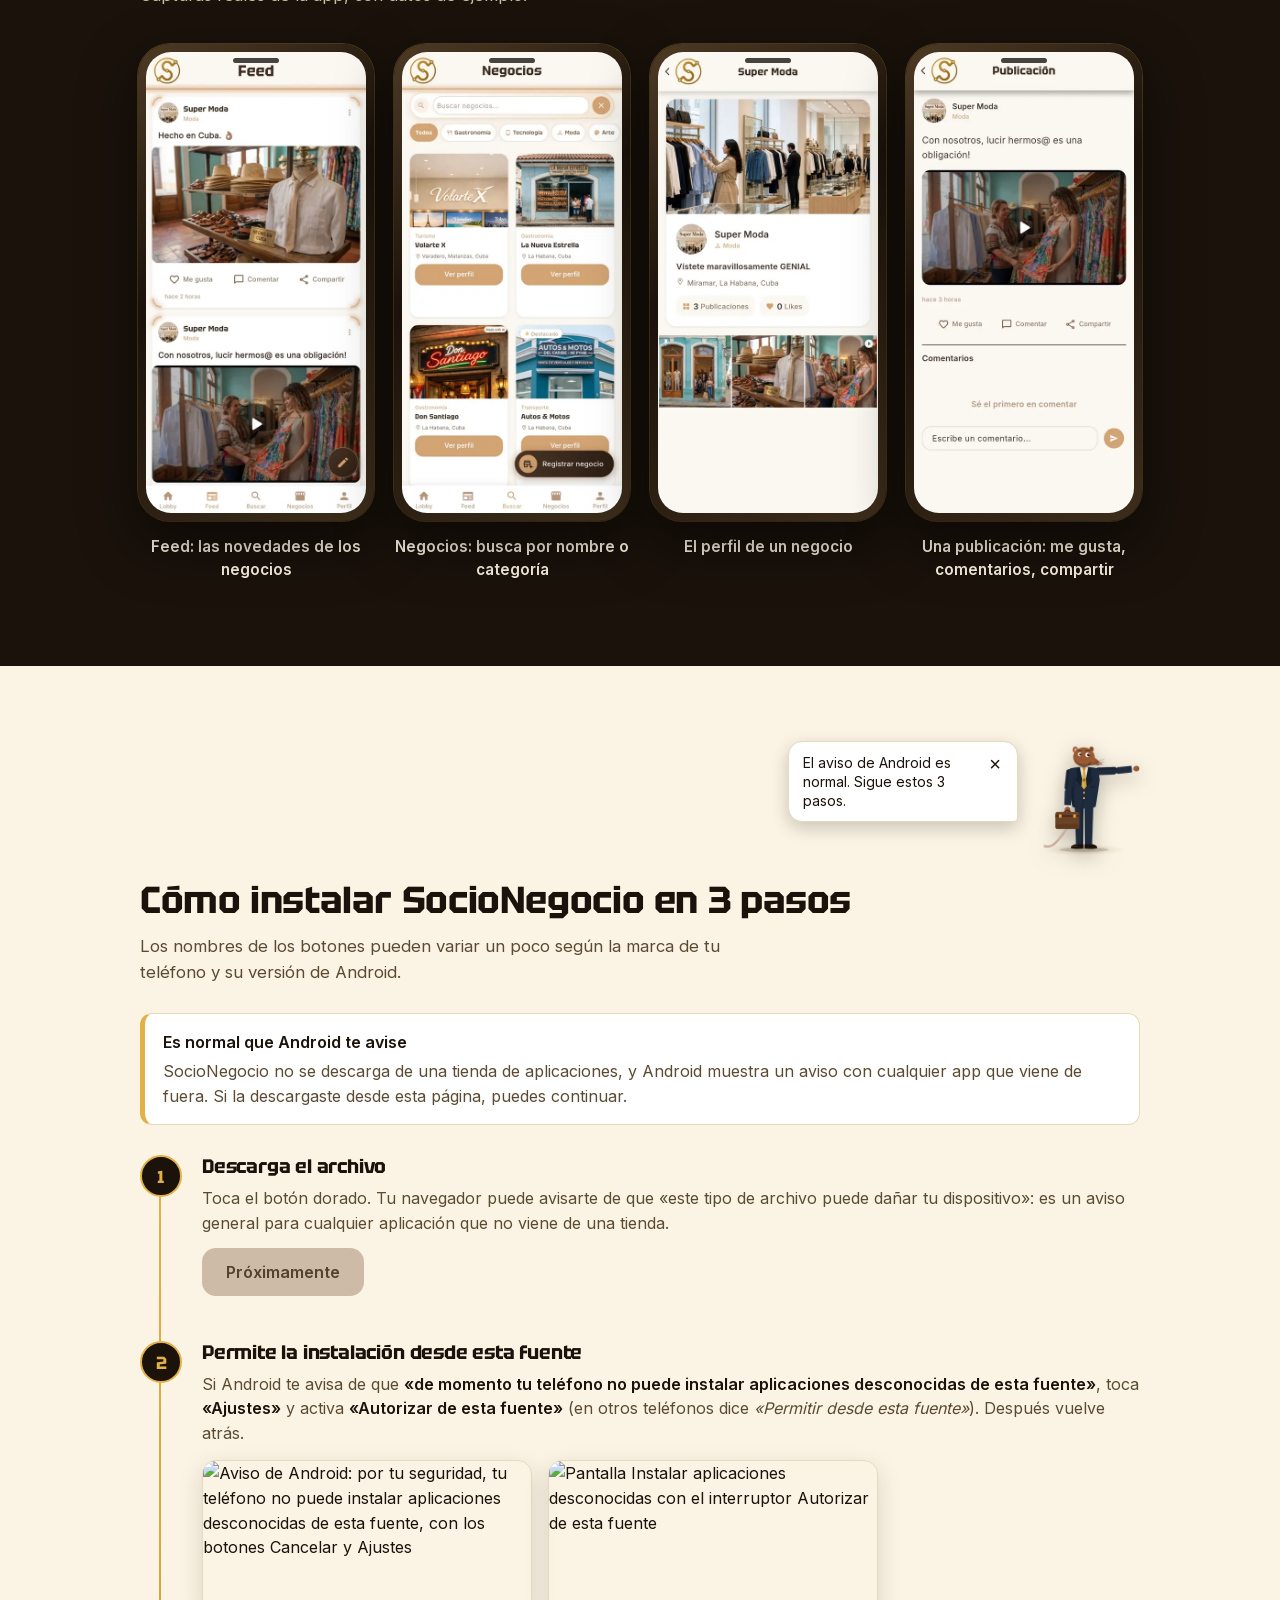
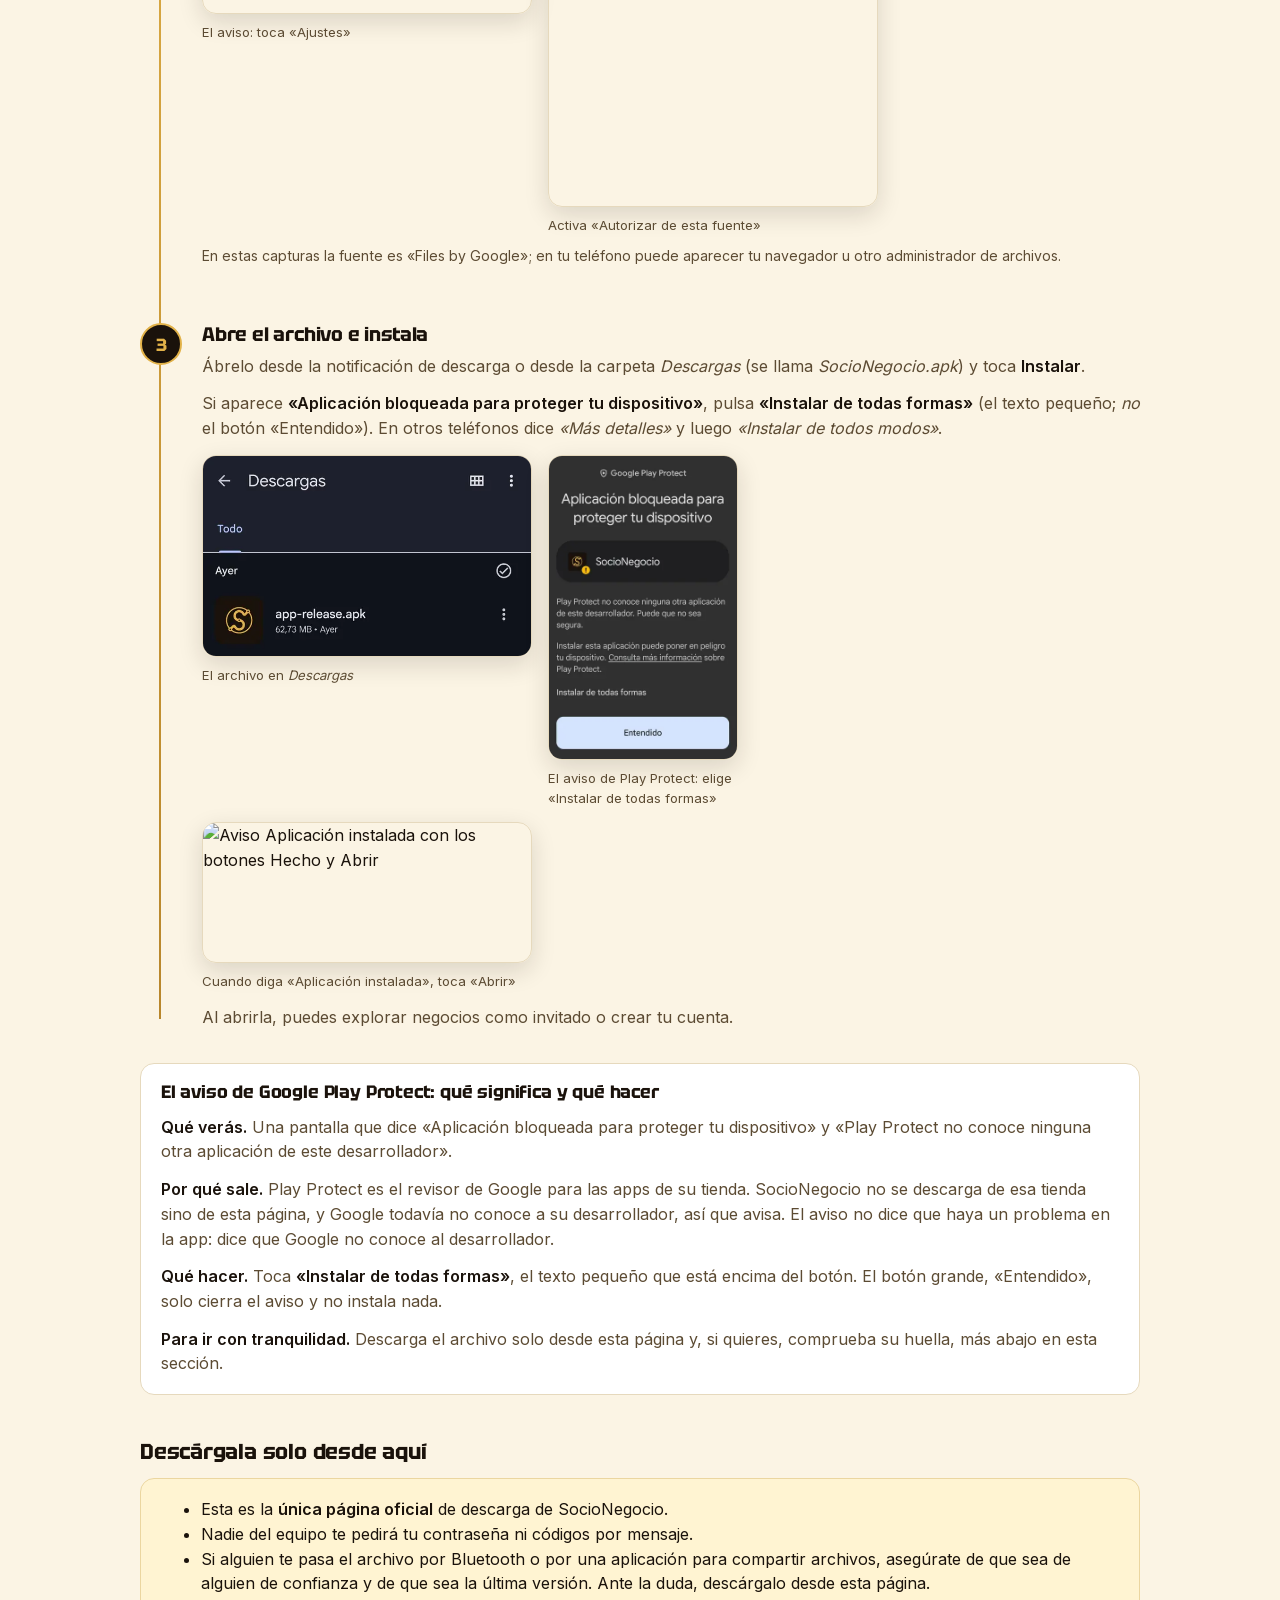
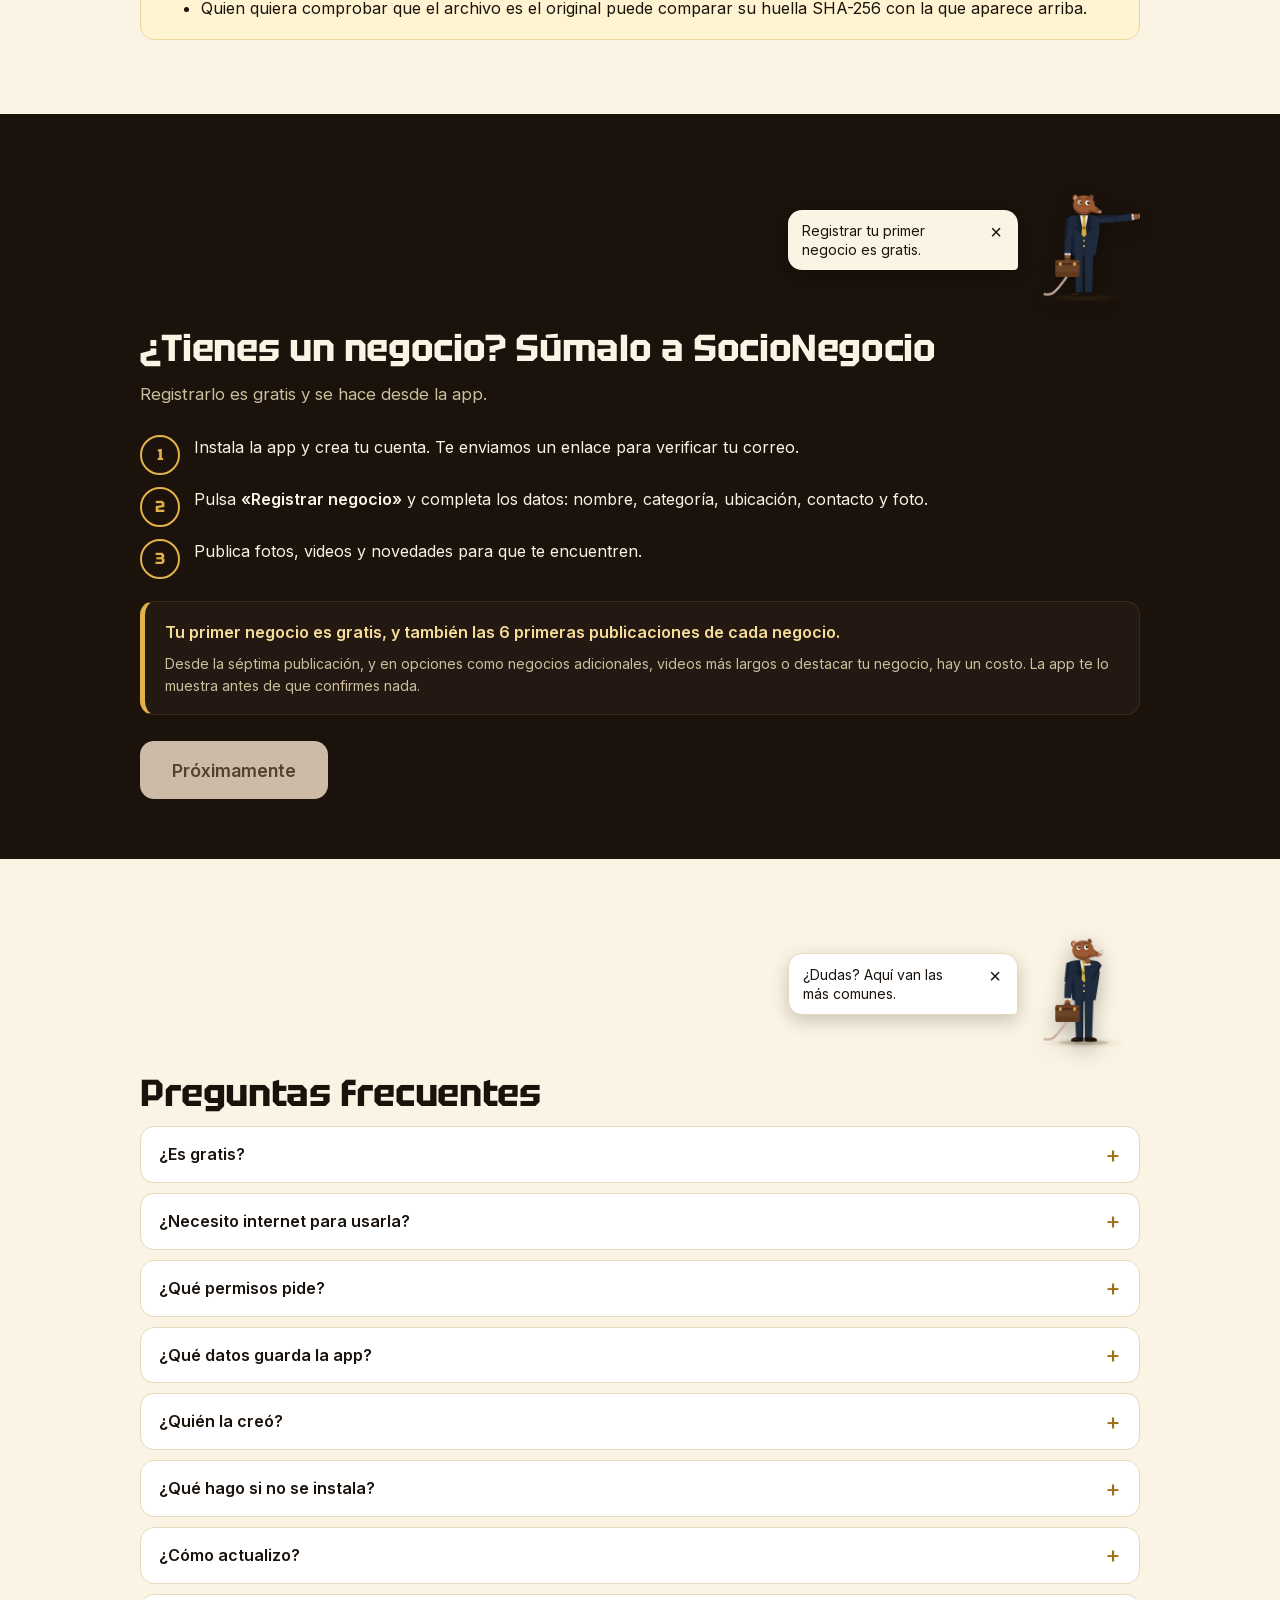
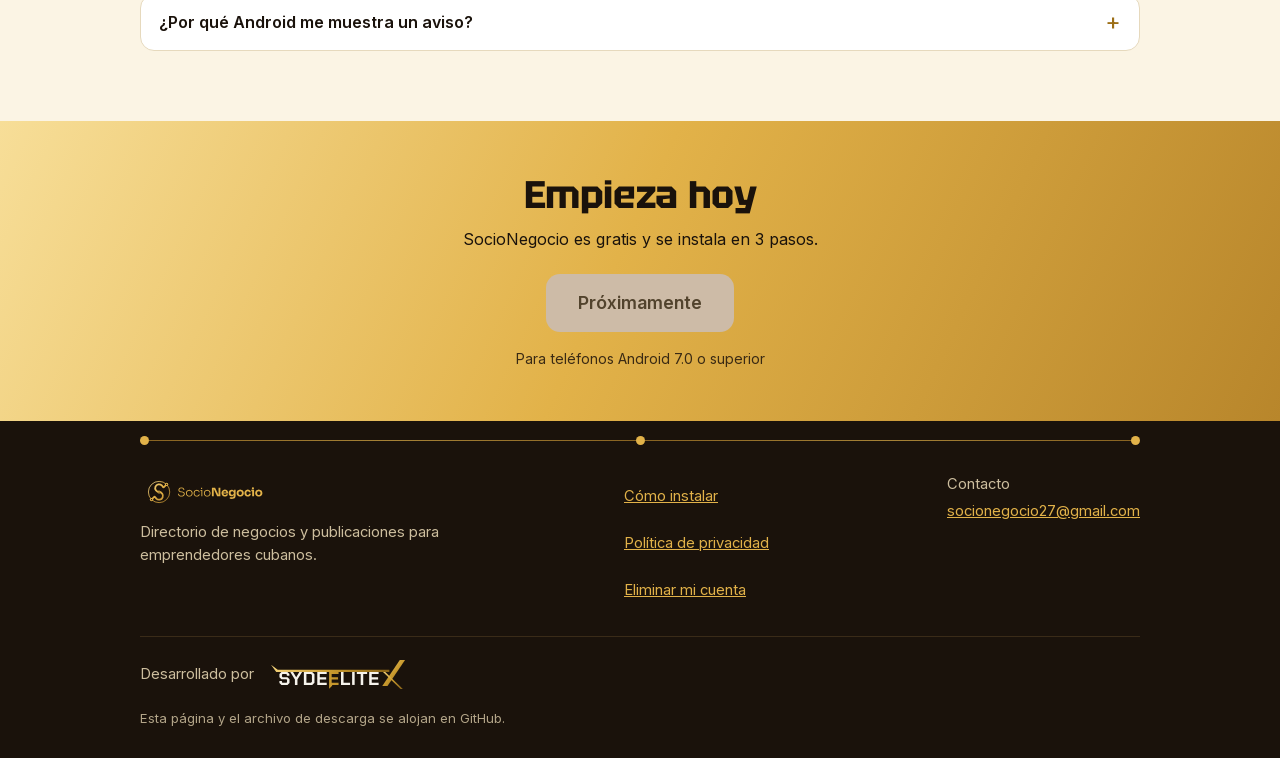
==== commit 51d21284: "Add files via upload" ====
--- a/nueva/index.html
+++ b/nueva/index.html
@@ -30,7 +30,7 @@
 <script>document.documentElement.className+=' js'</script>
 <link rel="stylesheet" href="estilo.css">
 </head>
-<body class="revision">
+<body>
 <a class="salto" href="#contenido">Saltar al contenido</a>
 <header class="cab">
   <div class="cab__in">
@@ -75,23 +75,20 @@
       </div>
     <h2 class="reveal">Por qué SocioNegocio</h2>
     <ul class="cards">
-      <!-- ÍCONO PENDIENTE: línea dorada "conexión que falla" (por ahora, el nodo del logo) -->
       <li class="card reveal">
         <div class="nodo" aria-hidden="true"></div>
         <h3>Funciona aunque la conexión falle</h3>
-        <p>Consulta los negocios y publicaciones que ya cargaste sin conexión. Se actualiza cuando vuelves a conectarte.<span class="borrador">Borrador</span></p>
-      </li>
-      <!-- ÍCONO PENDIENTE: línea dorada "directorio + feed" -->
+        <p>Si se te va la conexión, sigues viendo los negocios y publicaciones que ya cargaste. Al volver a conectarte, se actualizan.</p>
+      </li>
       <li class="card reveal">
         <div class="nodo" aria-hidden="true"></div>
         <h3>Tu negocio, visible en un solo lugar</h3>
-        <p>Un directorio para encontrar negocios y un feed para ver sus novedades: fotos, videos y publicaciones.<span class="borrador">Borrador</span></p>
-      </li>
-      <!-- ÍCONO PENDIENTE: línea dorada "hecho en Cuba / comunidad" -->
+        <p>Un directorio para encontrar negocios por nombre o categoría, y un feed con sus novedades: fotos, videos, y la opción de dar me gusta, comentar y compartir.</p>
+      </li>
       <li class="card reveal">
         <div class="nodo" aria-hidden="true"></div>
         <h3>Hecha en Cuba, para lo nuestro</h3>
-        <p>Hecha en Cuba para apoyar la economía local: que la gente encuentre lo que emprenden sus vecinos.<span class="borrador">Borrador</span></p>
+        <p>Hecha en Cuba para apoyar la economía local: que la gente encuentre lo que emprenden sus vecinos, y que cada emprendedor se dé a conocer.</p>
       </li>
     </ul>
   </div>
@@ -104,7 +101,6 @@
     <p class="lead reveal">Capturas reales de la app, con datos de ejemplo.</p>
     <div class="galeria" tabindex="0" role="region" aria-label="Capturas de la app, desplázate hacia los lados">
       <figure class="reveal"><div class="tel"><div class="tel__pantalla"><img src="img/cap-feed.webp" width="480" height="1006" alt="Feed: publicaciones de negocios con fotos, me gusta, comentar y compartir" loading="lazy" decoding="async"></div></div><figcaption>Feed: las novedades de los negocios</figcaption></figure>
-      <!-- REVISAR: esta captura muestra la etiqueta "Made with AI" de una imagen de ejemplo. Pedir otra de Negocios sin esa etiqueta. -->
       <figure class="reveal"><div class="tel"><div class="tel__pantalla"><img src="img/cap-negocios.webp" width="480" height="1006" alt="Negocios: buscador, categorías y tarjetas de negocios con el botón Ver perfil" loading="lazy" decoding="async"></div></div><figcaption>Negocios: busca por nombre o categoría</figcaption></figure>
       <figure class="reveal"><div class="tel"><div class="tel__pantalla"><img src="img/cap-perfil.webp" width="480" height="1006" alt="Perfil de un negocio: portada, logo, categoría, ubicación y sus publicaciones" loading="lazy" decoding="async"></div></div><figcaption>El perfil de un negocio</figcaption></figure>
       <figure class="reveal"><div class="tel"><div class="tel__pantalla"><img src="img/cap-publicacion.webp" width="480" height="1006" alt="Una publicación con video, con los botones Me gusta, Comentar y Compartir" loading="lazy" decoding="async"></div></div><figcaption>Una publicación: me gusta, comentarios, compartir</figcaption></figure>
@@ -131,13 +127,17 @@
         <h3>Descarga el archivo</h3>
         <p>Toca el botón dorado. Tu navegador puede avisarte de que «este tipo de archivo puede dañar tu dispositivo»: es un aviso general para cualquier aplicación que no viene de una tienda.</p>
         <a class="btn js-descargar" href="https://github.com/SydeLaptop/socionegocio-legal/releases/latest/download/SocioNegocio.apk" data-texto="Descargar para Android">Descargar para Android</a>
-        <div class="figs"><div class="pendiente" role="img" aria-label="Captura pendiente">Captura pendiente: el aviso del navegador al descargar el archivo (de tu V2109).</div></div>
+        <!-- CAPTURA OPCIONAL pendiente: el aviso del navegador al descargar el archivo -->
       </li>
       <li class="paso">
         <span class="paso__n" aria-hidden="true">2</span>
         <h3>Permite la instalación desde esta fuente</h3>
-        <p>Si Android te lo pide, activa <strong>«Permitir desde esta fuente»</strong> (o <em>«Instalar apps desconocidas»</em>) para tu navegador o administrador de archivos, y vuelve atrás.</p>
-        <div class="figs"><div class="pendiente" role="img" aria-label="Captura pendiente">Captura pendiente: la pantalla «Permitir desde esta fuente» de tu V2109.</div></div>
+        <p>Si Android te avisa de que <strong>«de momento tu teléfono no puede instalar aplicaciones desconocidas de esta fuente»</strong>, toca <strong>«Ajustes»</strong> y activa <strong>«Autorizar de esta fuente»</strong> (en otros teléfonos dice <em>«Permitir desde esta fuente»</em>). Después vuelve atrás.</p>
+        <div class="figs">
+          <figure class="cap"><img src="img/cap-fuente-aviso.webp" width="560" height="260" alt="Aviso de Android: por tu seguridad, tu teléfono no puede instalar aplicaciones desconocidas de esta fuente, con los botones Cancelar y Ajustes" loading="lazy" decoding="async"><figcaption>El aviso: toca «Ajustes»</figcaption></figure>
+          <figure class="cap"><img src="img/cap-fuente-ajustes.webp" width="560" height="589" alt="Pantalla Instalar aplicaciones desconocidas con el interruptor Autorizar de esta fuente" loading="lazy" decoding="async"><figcaption>Activa «Autorizar de esta fuente»</figcaption></figure>
+        </div>
+        <p class="nota" style="margin-top:10px">En estas capturas la fuente es «Files by Google»; en tu teléfono puede aparecer tu navegador u otro administrador de archivos.</p>
       </li>
       <li class="paso">
         <span class="paso__n" aria-hidden="true">3</span>
@@ -149,12 +149,18 @@
           <figure class="cap"><img src="img/cap-descargas.webp" width="600" height="366" alt="Carpeta Descargas del teléfono con el archivo de instalación de SocioNegocio" loading="lazy" decoding="async"><figcaption>El archivo en <em>Descargas</em></figcaption></figure>
           <figure class="cap cap--v"><img src="img/cap-playprotect.webp" width="420" height="676" alt="Aviso de Google Play Protect: Aplicación bloqueada para proteger tu dispositivo, con la opción Instalar de todas formas" loading="lazy" decoding="async"><figcaption>El aviso de Play Protect: elige «Instalar de todas formas»</figcaption></figure>
         </div>
-        <p style="margin-top:14px">Al terminar, <strong>abre SocioNegocio</strong>: puedes explorar negocios como invitado o crear tu cuenta.</p>
+        <div class="figs">
+          <figure class="cap"><img src="img/cap-instalada.webp" width="560" height="237" alt="Aviso Aplicación instalada con los botones Hecho y Abrir" loading="lazy" decoding="async"><figcaption>Cuando diga «Aplicación instalada», toca «Abrir»</figcaption></figure>
+        </div>
+        <p style="margin-top:14px">Al abrirla, puedes explorar negocios como invitado o crear tu cuenta.</p>
       </li>
     </ol>
-    <div class="tarjeta reveal">
-      <h3 style="font-size:1.1rem;margin-bottom:8px">¿Por qué sale ese aviso de Google Play Protect?</h3>
-      <p style="margin:0;color:var(--texto-suave)">Play Protect revisa las apps de la tienda de Google. SocioNegocio se reparte directamente desde esta página, y por eso el aviso dice que no conoce otras apps de este desarrollador. Si quieres, puedes comprobar que tu archivo es el original con su huella, justo aquí abajo.<span class="borrador">Borrador</span></p>
+    <div class="tarjeta explica reveal">
+      <h3 style="font-size:1.12rem;margin-bottom:12px">El aviso de Google Play Protect: qué significa y qué hacer</h3>
+      <p><strong>Qué verás.</strong> Una pantalla que dice «Aplicación bloqueada para proteger tu dispositivo» y «Play Protect no conoce ninguna otra aplicación de este desarrollador».</p>
+      <p><strong>Por qué sale.</strong> Play Protect es el revisor de Google para las apps de su tienda. SocioNegocio no se descarga de esa tienda sino de esta página, y Google todavía no conoce a su desarrollador, así que avisa. El aviso no dice que haya un problema en la app: dice que Google no conoce al desarrollador.</p>
+      <p><strong>Qué hacer.</strong> Toca <strong>«Instalar de todas formas»</strong>, el texto pequeño que está encima del botón. El botón grande, «Entendido», solo cierra el aviso y no instala nada.</p>
+      <p><strong>Para ir con tranquilidad.</strong> Descarga el archivo solo desde esta página y, si quieres, comprueba su huella, más abajo en esta sección.</p>
     </div>
     <details id="detalle-version" class="verificar" hidden>
       <summary>Comprobar que el archivo es el original (opcional)</summary>
@@ -193,8 +199,8 @@
       <li><span>Publica fotos, videos y novedades para que te encuentren.</span></li>
     </ol>
     <div class="gratis reveal">
-      <p><strong>Tu primer negocio es gratis. Las 6 primeras publicaciones de cada negocio también.</strong><span class="borrador">Borrador</span></p>
-      <p class="nota" style="margin:0">A partir de la séptima publicación, y en opciones como negocios adicionales, videos más largos o destacar tu negocio, hay un costo. Siempre lo ves antes de confirmar.</p>
+      <p><strong>Tu primer negocio es gratis, y también las 6 primeras publicaciones de cada negocio.</strong></p>
+      <p class="nota" style="margin:0">Desde la séptima publicación, y en opciones como negocios adicionales, videos más largos o destacar tu negocio, hay un costo. La app te lo muestra antes de que confirmes nada.</p>
     </div>
     <a class="btn btn--grande js-descargar" href="https://github.com/SydeLaptop/socionegocio-legal/releases/latest/download/SocioNegocio.apk" data-texto="Descargar y registrar mi negocio">Descargar y registrar mi negocio</a>
   </div>
@@ -208,20 +214,29 @@
         <img src="img/pepito-pensar.webp" data-anim="img/pepito-pensar-anim.webp" width="240" height="279" alt="Pepito, tu guía" loading="lazy" decoding="async">
       </div>
     <h2 class="reveal">Preguntas frecuentes</h2>
-    <details class="reveal"><summary>¿Es gratis?</summary><div class="resp"><p>Descargar y usar SocioNegocio es gratis. Registrar tu primer negocio y sus 6 primeras publicaciones también. Algunas opciones para negocios (más publicaciones, videos más largos, negocios adicionales, destacar tu negocio) tienen costo, y lo ves antes de confirmar.<span class="borrador">Borrador</span></p></div></details>
-    <!-- BORRADOR A CONFIRMAR: el AndroidManifest declara solo INTERNET; falta confirmar con aapt2 sobre el APK real -->
-    <details class="reveal"><summary>¿Qué permisos pide?</summary><div class="resp"><p>Solo acceso a internet. Para elegir fotos y videos usas el selector de tu teléfono.<span class="borrador">Borrador: confirmar con aapt2</span></p></div></details>
+    <details class="reveal"><summary>¿Es gratis?</summary><div class="resp"><p>Sí. Descargar y usar SocioNegocio no cuesta nada. Registrar tu primer negocio y publicar las 6 primeras publicaciones de cada negocio también es gratis. Algunas opciones para negocios tienen costo (más publicaciones, videos más largos, negocios adicionales y destacar tu negocio), y la app te lo muestra antes de que confirmes.</p></div></details>
+    <details class="reveal"><summary>¿Necesito internet para usarla?</summary><div class="resp"><p>Para ver los negocios y publicaciones que ya cargaste, no siempre. Para crear tu cuenta, publicar, comentar o subir fotos y videos, sí necesitas conexión.</p></div></details>
+    <details class="reveal"><summary>¿Qué permisos pide?</summary><div class="resp">
+      <p>Estos son todos los permisos que aparecen en el archivo de instalación de la app:</p>
+      <ul>
+        <li><strong>Internet y estado de la red:</strong> para conectarse y saber si hay conexión.</li>
+        <li><strong>Mantener el teléfono despierto:</strong> mientras la app termina una tarea.</li>
+        <li><strong>Almacenamiento (leer y escribir):</strong> es un permiso antiguo que traen componentes que usa la app para preparar los videos y fotos que publicas. La app no te lo pide en pantalla: tú eliges las fotos y videos con el selector de tu teléfono.</li>
+      </ul>
+      <p><strong>No pide</strong> acceso a tu cámara, micrófono, ubicación, contactos ni mensajes.</p></div></details>
+    <details class="reveal"><summary>¿Qué datos guarda la app?</summary><div class="resp"><p>Lo explicamos con detalle en la <a href="privacidad.html">Política de privacidad</a>. Si quieres que borremos tu cuenta y tus datos, puedes pedirlo desde la app (<em>Mi Perfil → Eliminar mi cuenta</em>) o desde <a href="eliminar-cuenta.html">esta página</a>.</p></div></details>
     <details class="reveal"><summary>¿Quién la creó?</summary><div class="resp"><p>SocioNegocio la desarrolla <strong>SydeEliteX</strong>, en Cuba. Puedes escribirnos a <a href="mailto:socionegocio27@gmail.com">socionegocio27@gmail.com</a>.</p></div></details>
     <details class="reveal"><summary>¿Qué hago si no se instala?</summary><div class="resp">
       <ol>
-        <li>Comprueba que tu teléfono tenga <strong>Android 7.0 o superior</strong> y espacio libre (unos 300 MB).</li>
-        <li>Vuelve a descargar el archivo: si pesa mucho menos de lo que indica arriba, la descarga se cortó.</li>
-        <li>Si Android te lo pide, permite instalar desde esta fuente (paso 2).</li>
-        <li>Si sale el aviso de Play Protect, elige <strong>«Instalar de todas formas»</strong>.</li>
+        <li>Comprueba que tu teléfono tenga <strong>Android 7.0 o superior</strong> (<em>Ajustes → Acerca del teléfono</em>).</li>
+        <li>Libera espacio: el archivo pesa unos 60 MB y la instalación necesita más. Conviene tener unos 300 MB libres.</li>
+        <li>Vuelve a descargarlo desde esta página. Si pesa mucho menos de lo indicado arriba, la descarga se cortó; y evita archivos que te hayan pasado por mensaje.</li>
+        <li>Si Android te lo pide, autoriza la instalación desde esta fuente (paso 2).</li>
+        <li>Si sale el aviso de Play Protect, elige <strong>«Instalar de todas formas»</strong> (paso 3).</li>
       </ol>
-      <p>Si sigue sin funcionar, escríbenos a <a href="mailto:socionegocio27@gmail.com">socionegocio27@gmail.com</a> y cuéntanos qué teléfono tienes y qué ocurrió.<span class="borrador">Borrador</span></p></div></details>
+      <p>Si sigue sin funcionar, escríbenos a <a href="mailto:socionegocio27@gmail.com">socionegocio27@gmail.com</a> y cuéntanos qué teléfono tienes y qué ocurrió.</p></div></details>
     <details class="reveal"><summary>¿Cómo actualizo?</summary><div class="resp"><p>Cuando haya una versión nueva, descárgala desde esta página y ábrela igual que la primera vez. Se instala <strong>sobre la anterior</strong>, sin perder tu cuenta ni tus datos.</p></div></details>
-    <details class="reveal"><summary>¿Por qué Android me muestra un aviso?</summary><div class="resp"><p>Porque SocioNegocio no viene de una tienda de aplicaciones. Android avisa con cualquier app que se instala desde un archivo. Es normal; lo importante es descargarla solo desde esta página.</p></div></details>
+    <details class="reveal"><summary>¿Por qué Android me muestra un aviso?</summary><div class="resp"><p>Porque SocioNegocio no viene de una tienda de aplicaciones: Android avisa con cualquier app que se instala desde un archivo, y Google Play Protect puede añadir su propio aviso (lo explicamos en «Cómo instalar»). Es normal; lo importante es descargarla solo desde esta página.</p></div></details>
   </div>
 </section>
 
--- a/nueva/estilo.css
+++ b/nueva/estilo.css
@@ -132,6 +132,9 @@
 .tarjeta.dorada{background:#fff4d2;border-color:#ebd6a0}
 .tarjeta.peligro{background:#f8e4e1;border-color:#e8c2bd}
 .tarjeta ul{margin:0}
+.explica p{margin:0 0 .8em;color:var(--texto-suave)}
+.explica p:last-child{margin-bottom:0}
+.explica strong{color:var(--texto)}
 .huella{font-family:ui-monospace,Menlo,Consolas,monospace;font-size:.78rem;line-height:1.5;word-break:break-all;background:var(--crema-2);border:1px solid var(--linea);border-radius:10px;padding:10px 12px;margin:8px 0 2px}
 .verificar{background:#fff;border:1px solid var(--linea);border-radius:14px;padding:6px 18px;margin:22px 0 0}
 .verificar summary{cursor:pointer;min-height:44px;display:flex;align-items:center;font-weight:600}
